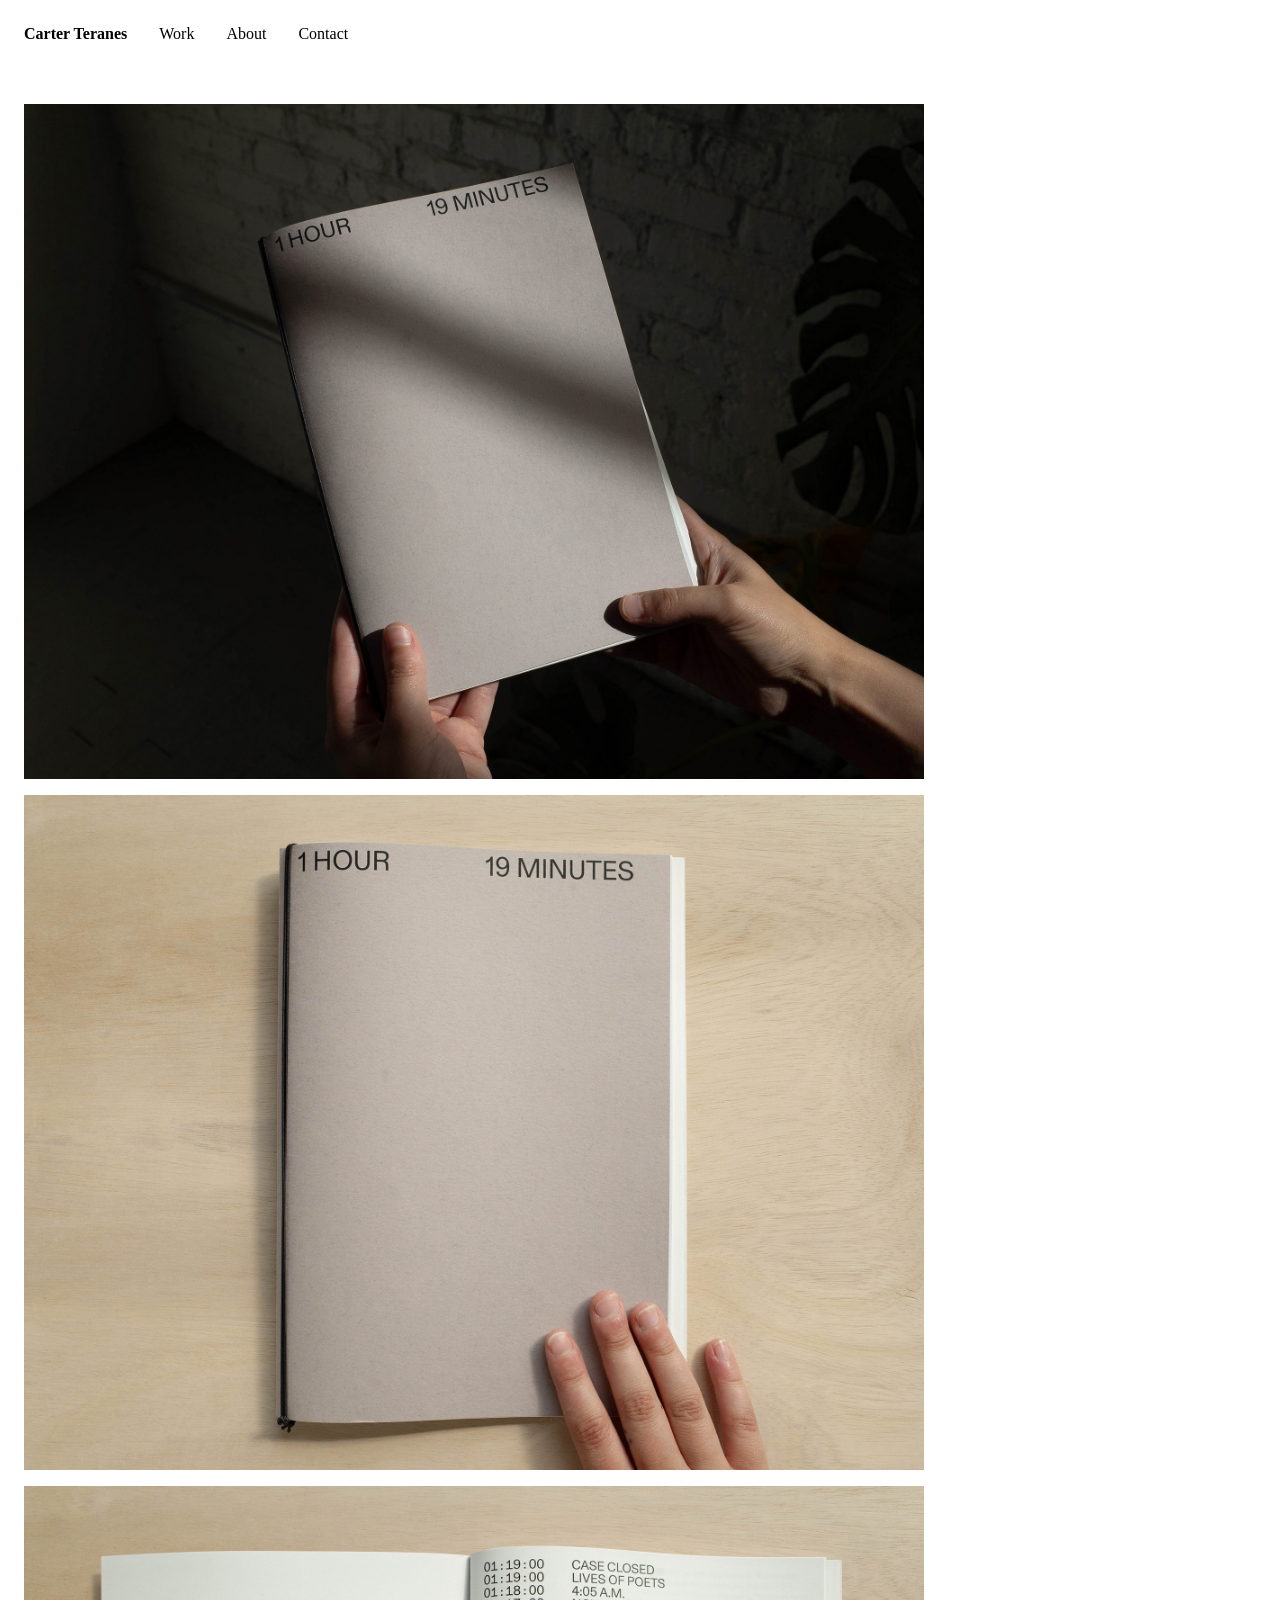
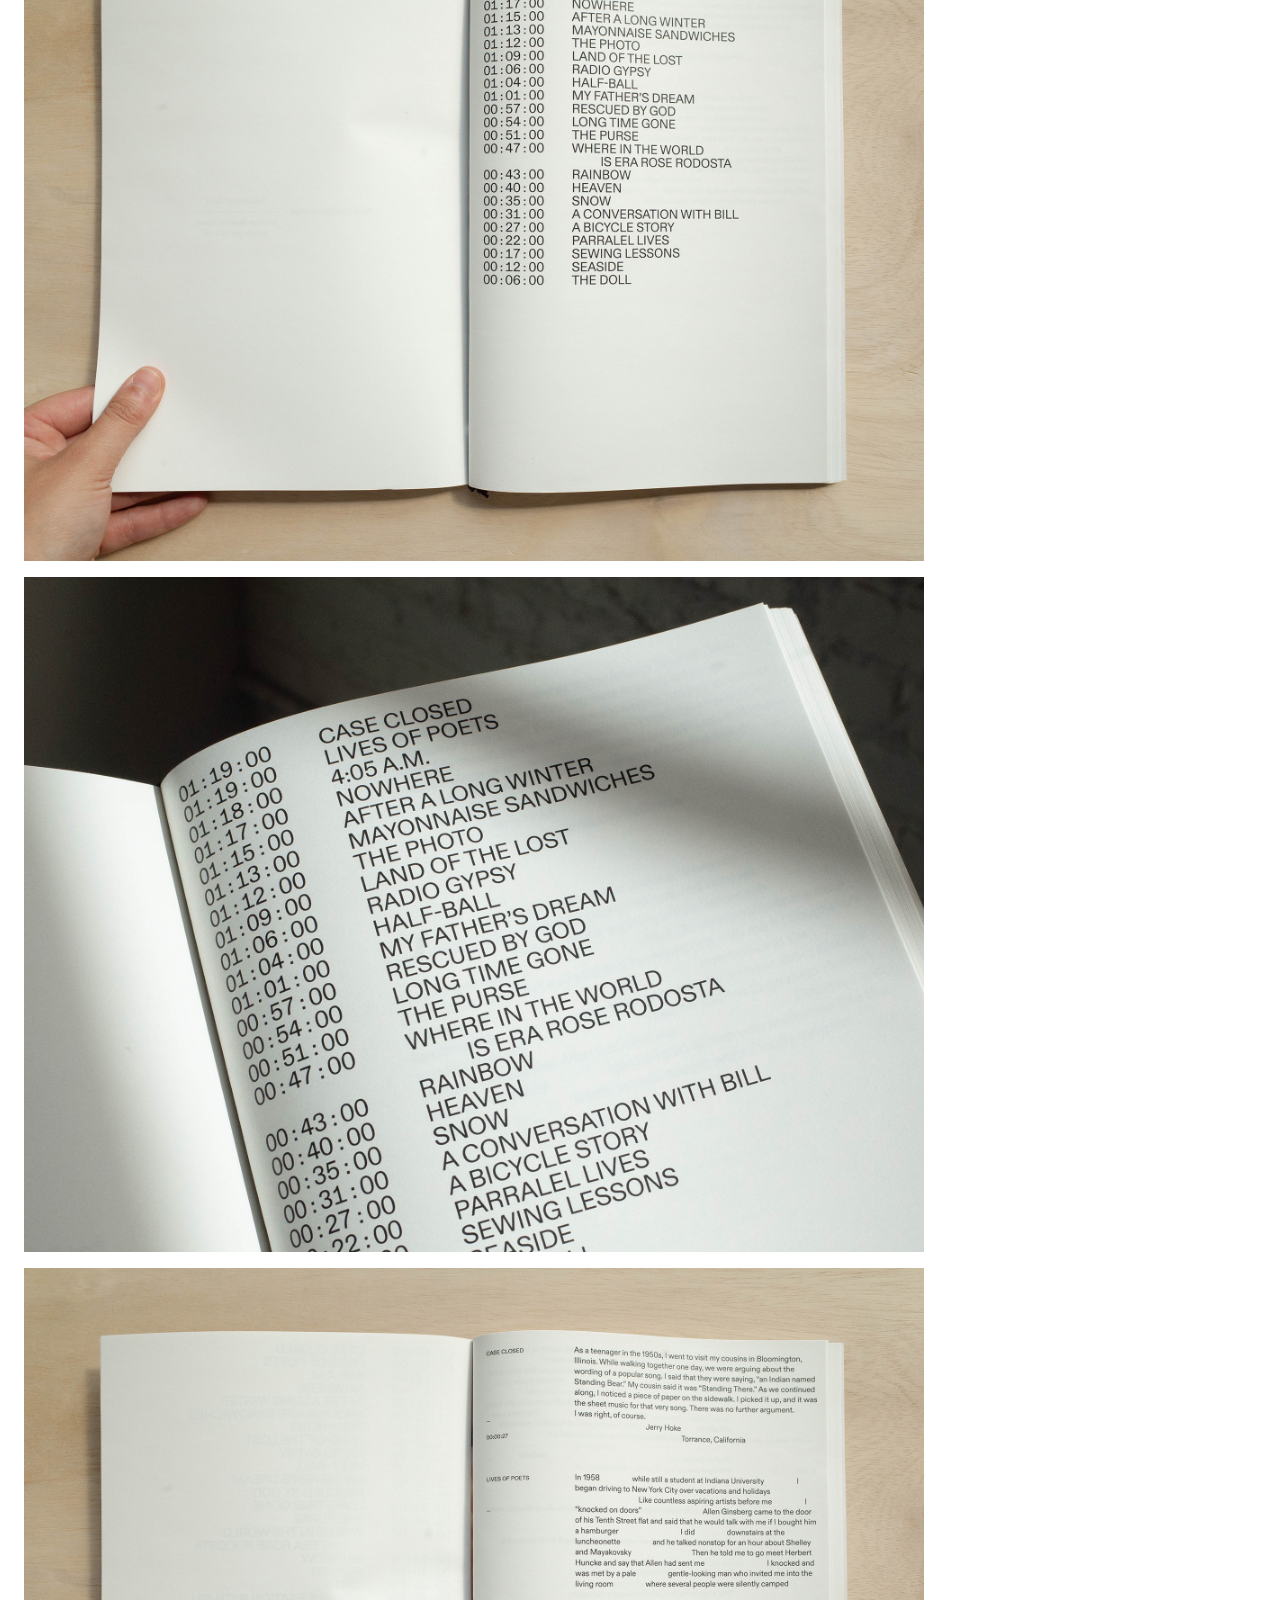
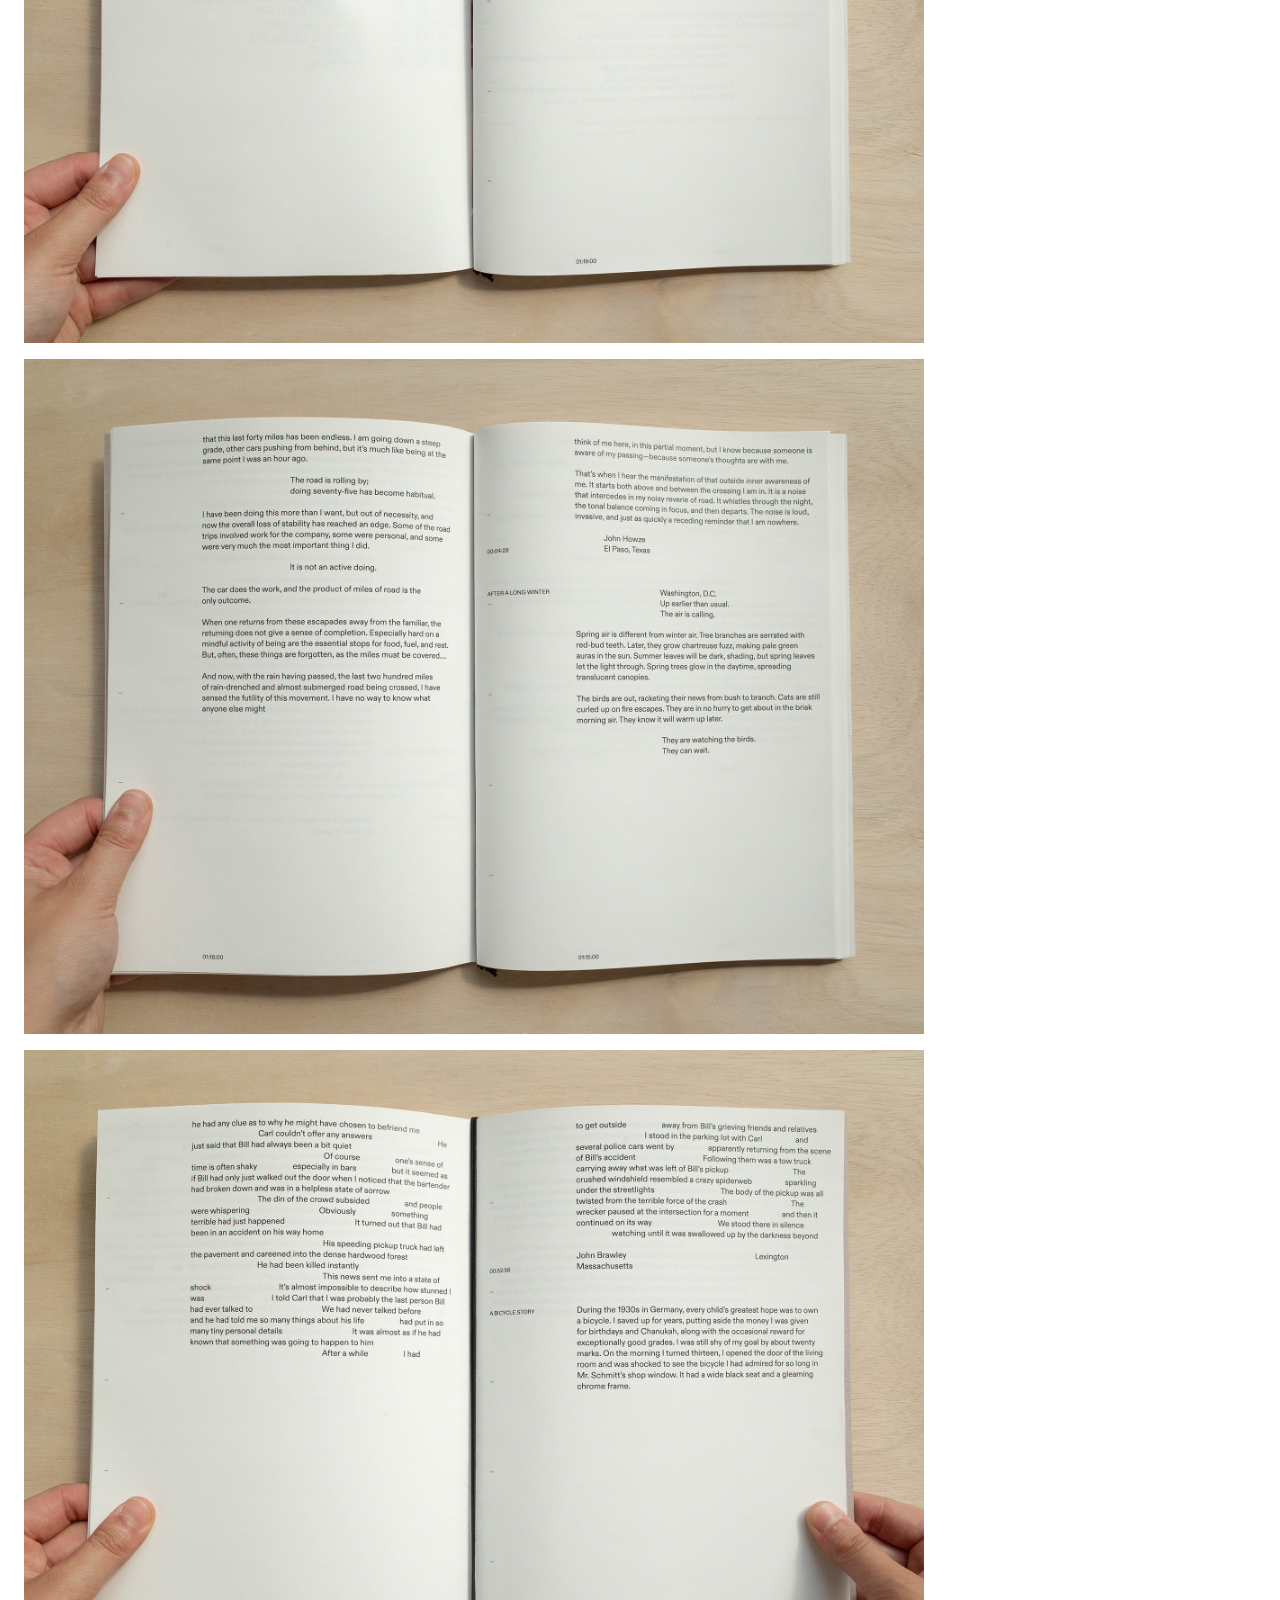
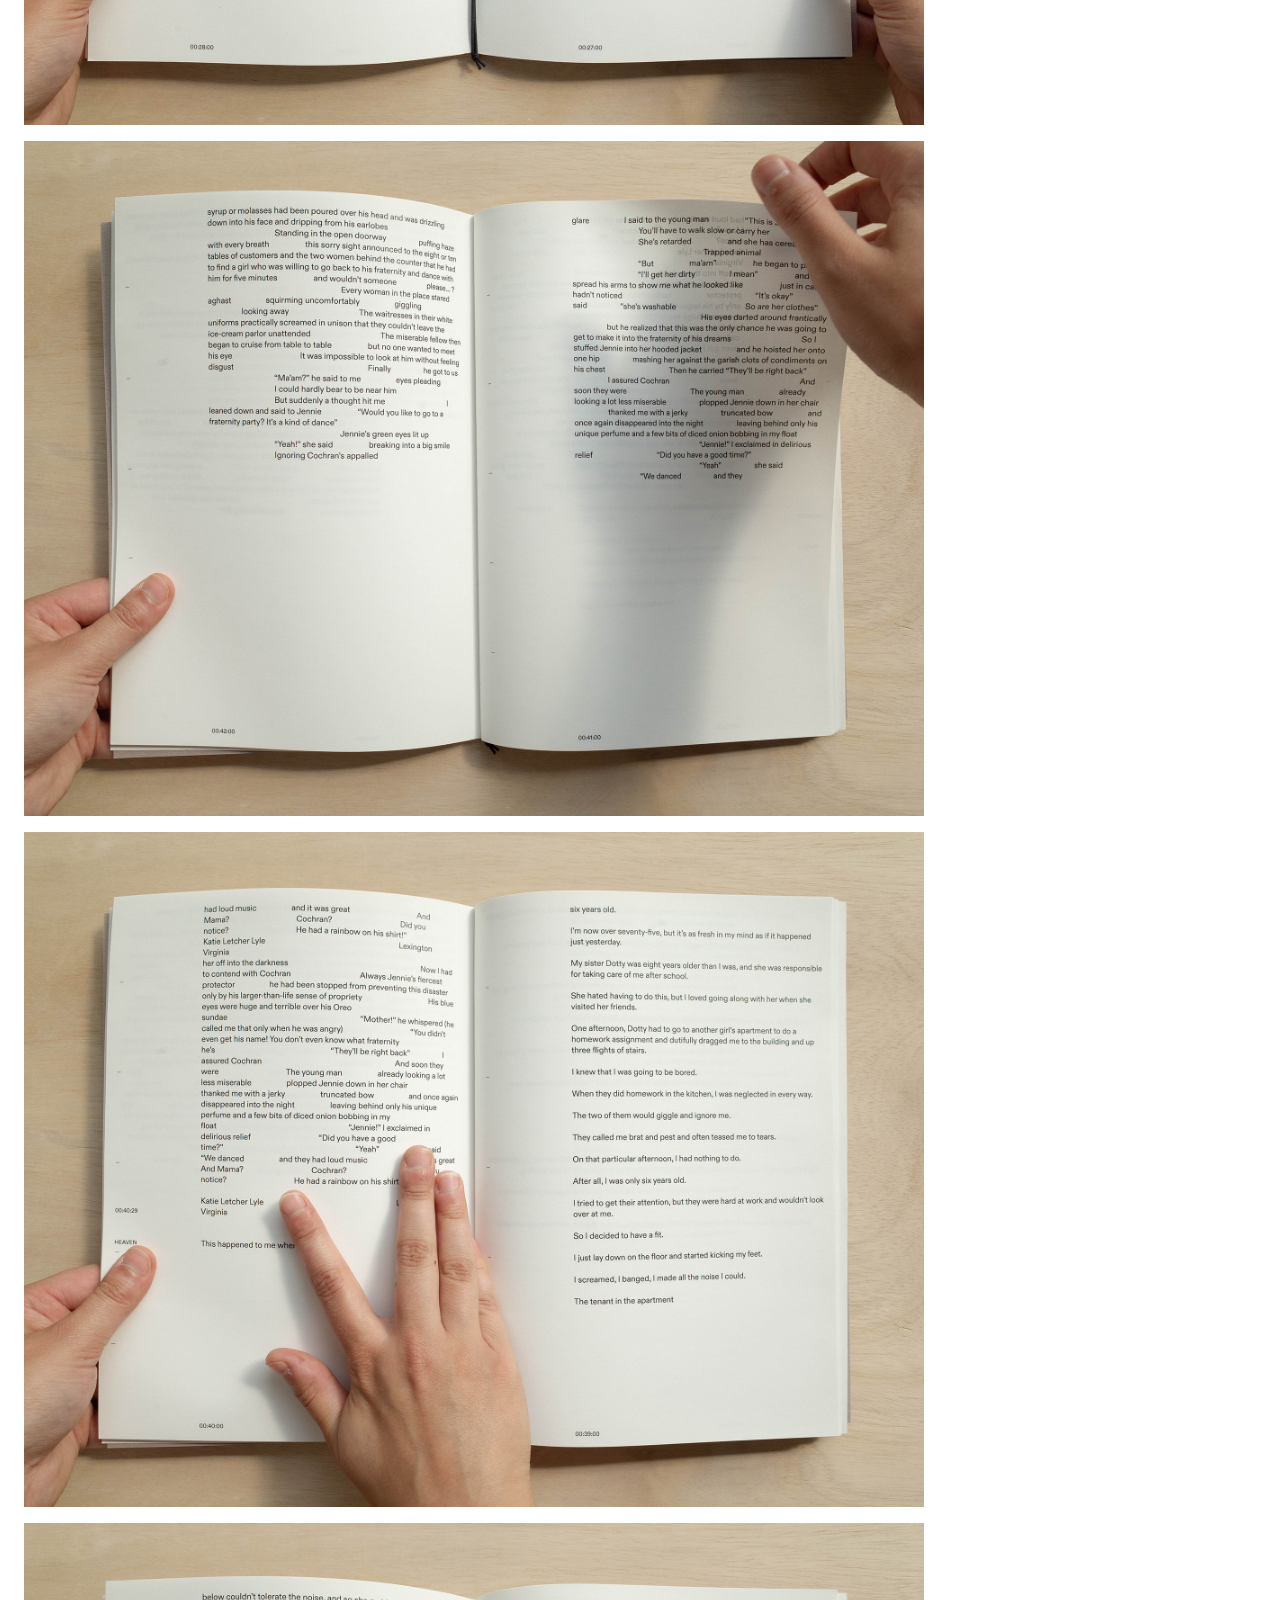
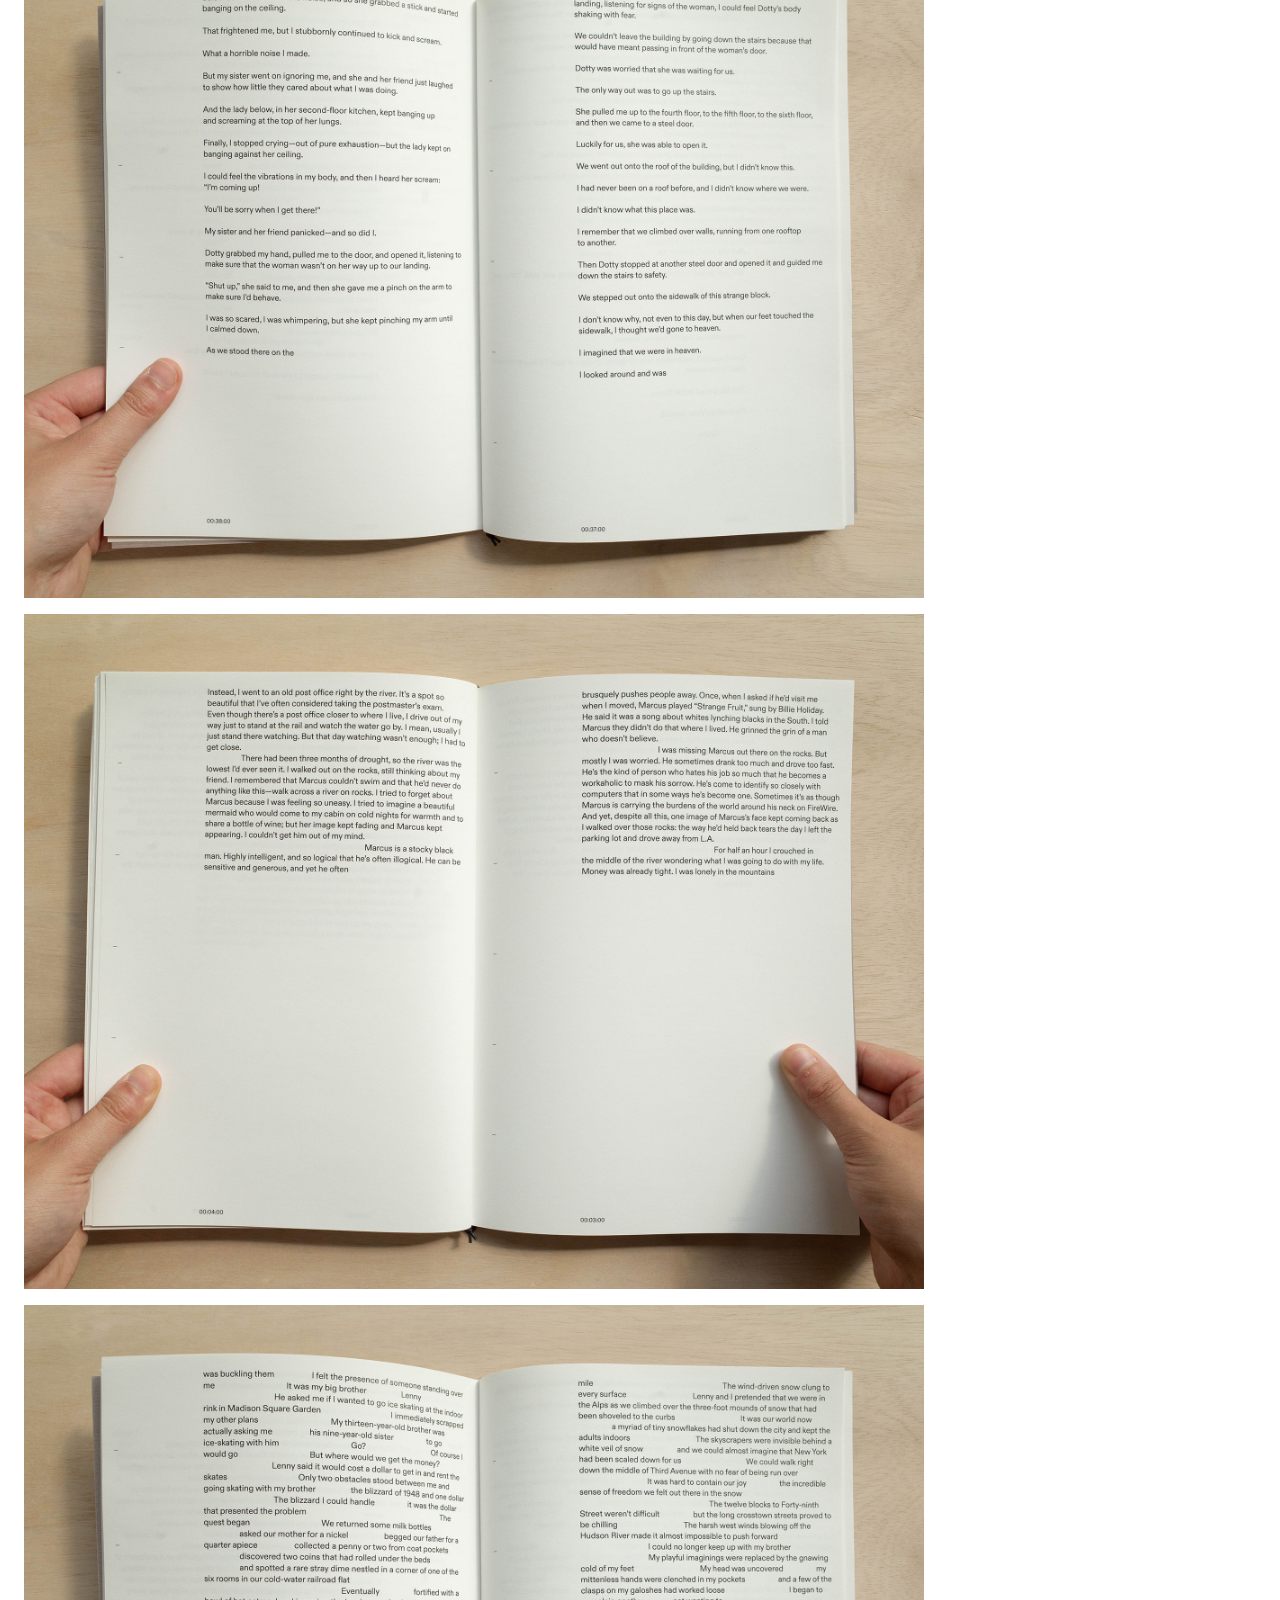
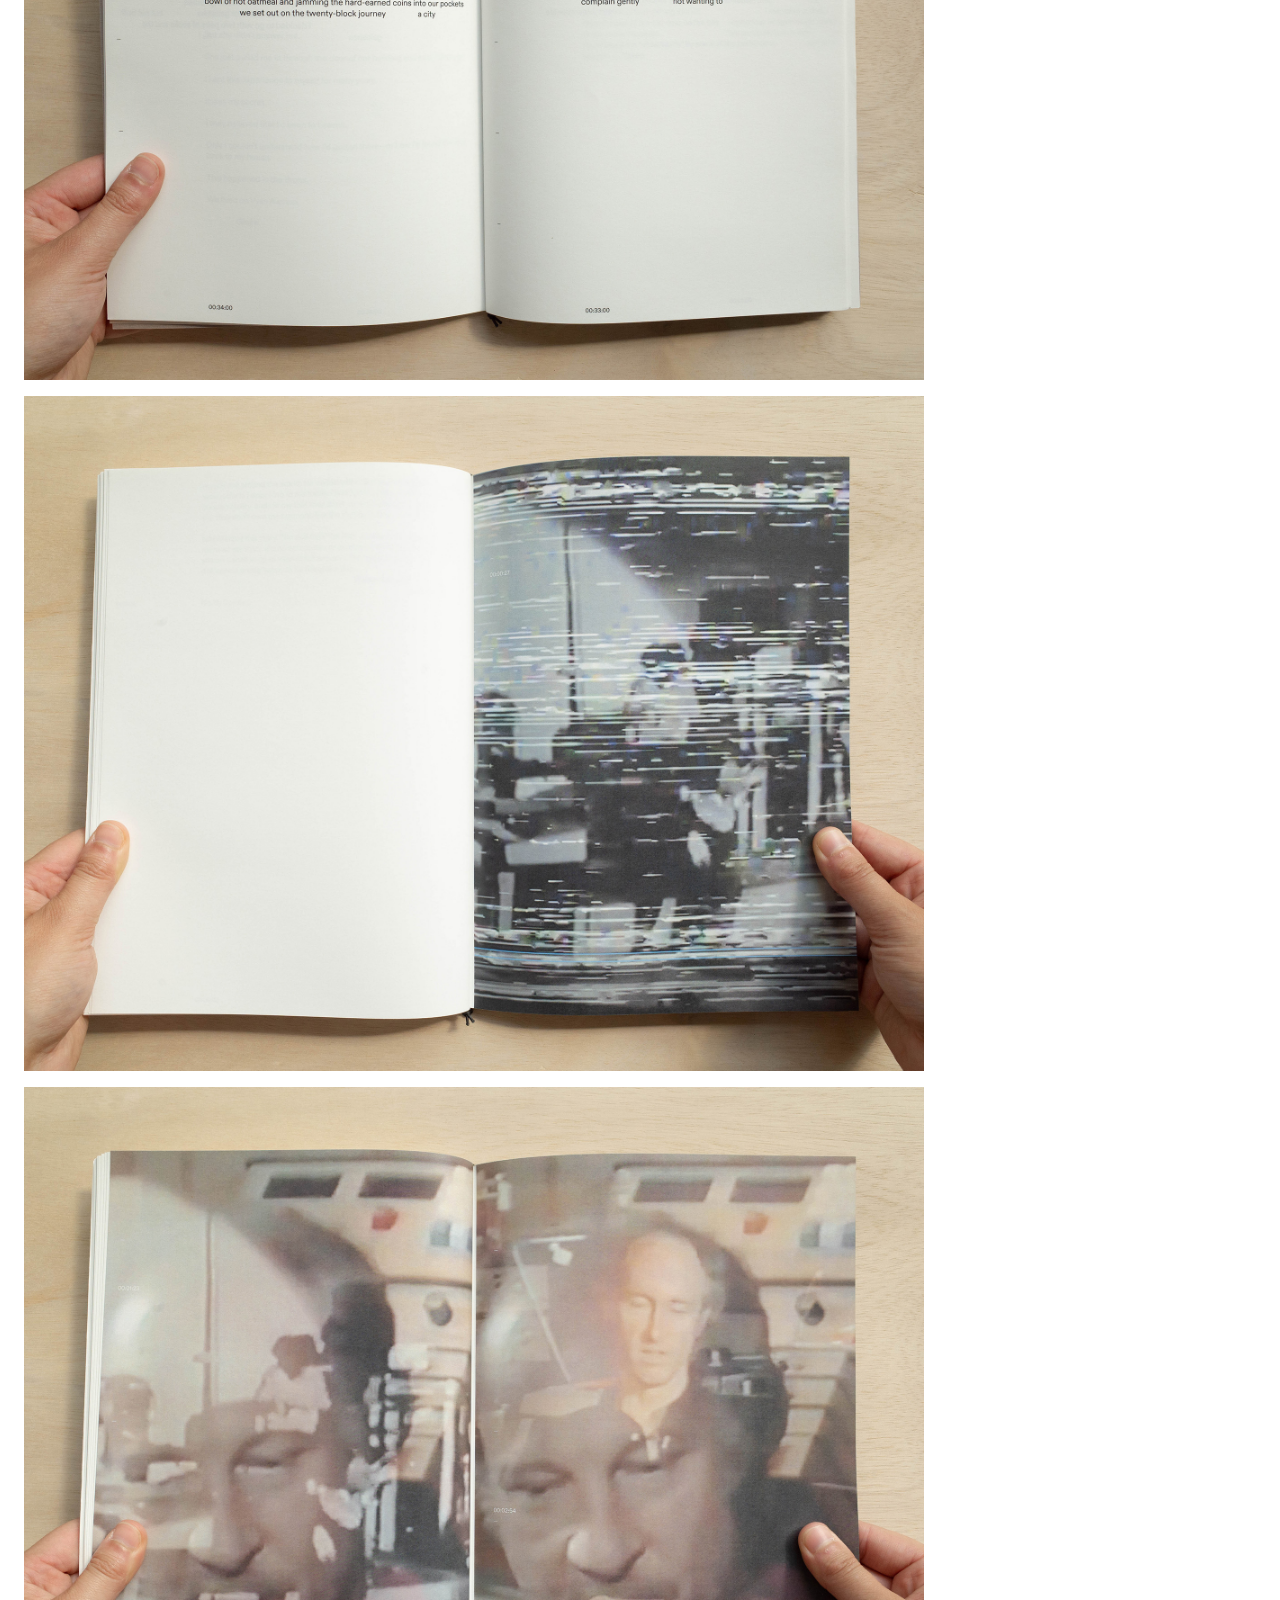
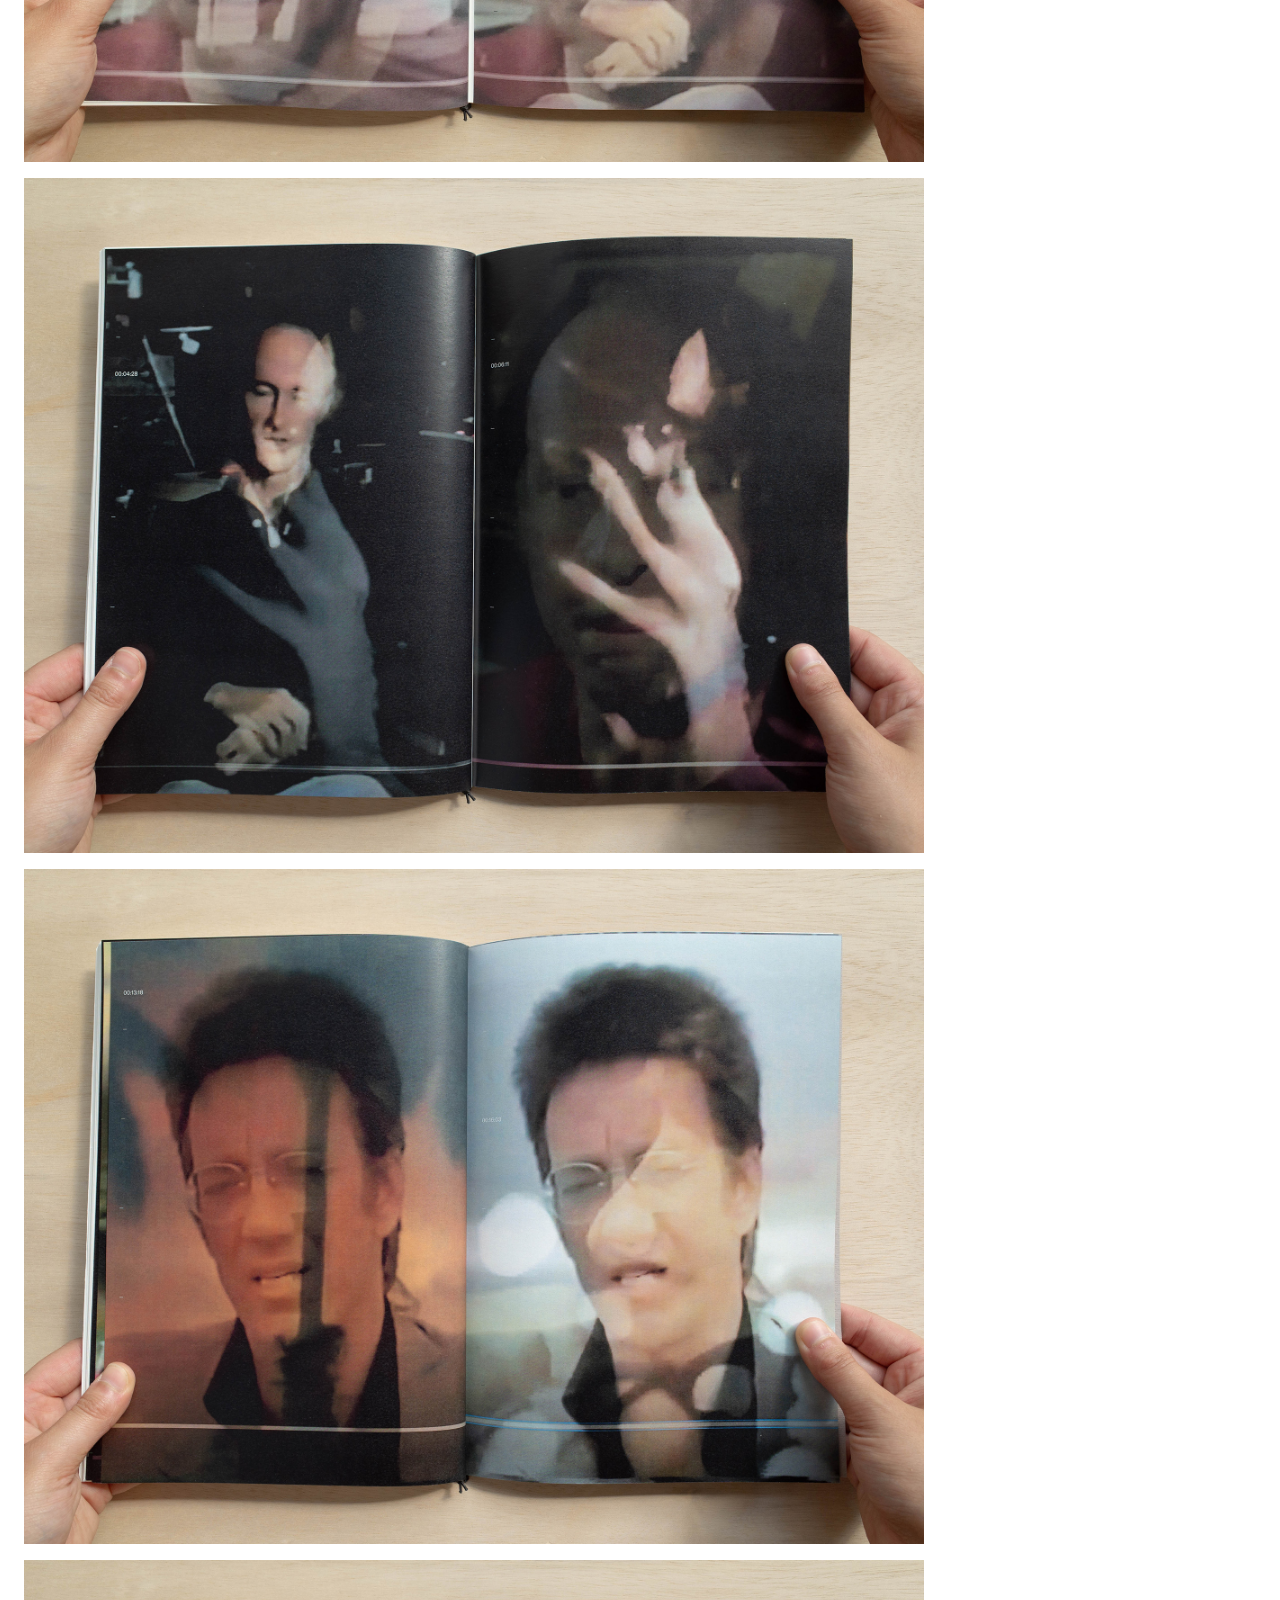
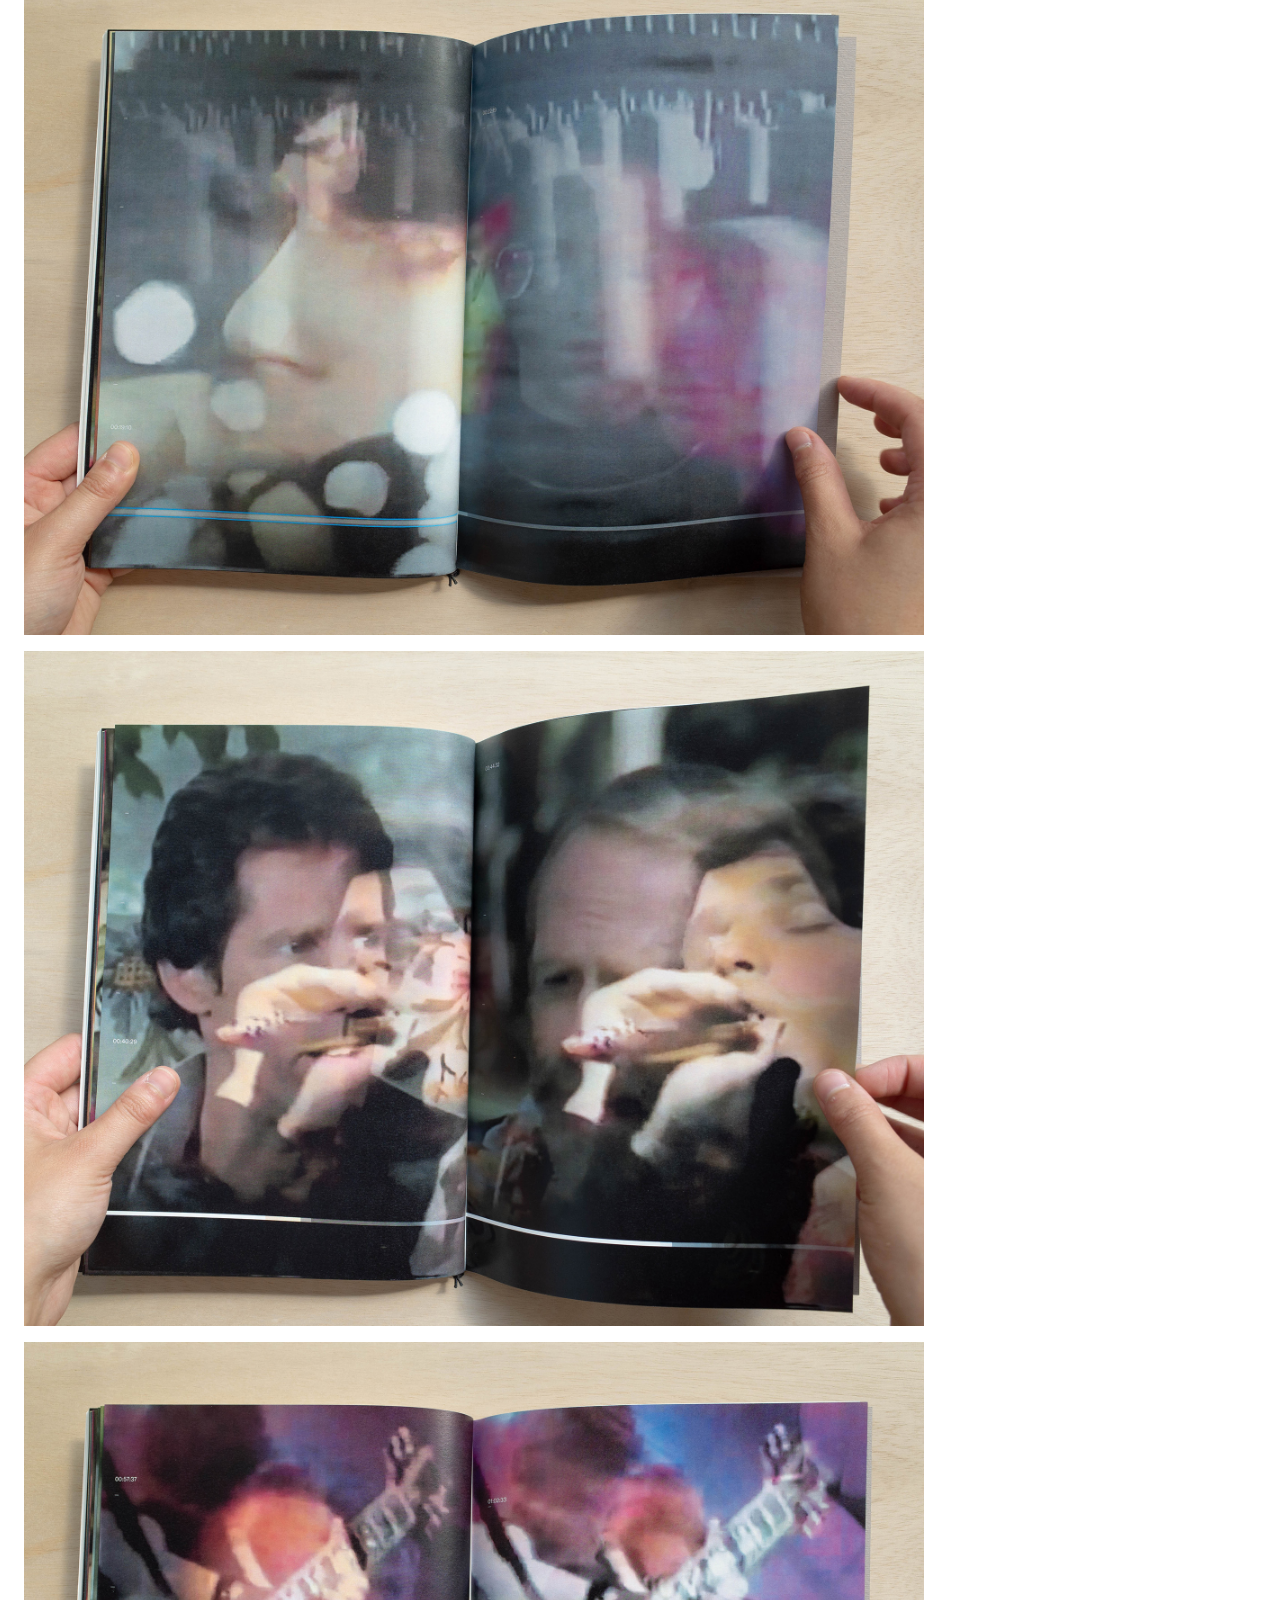
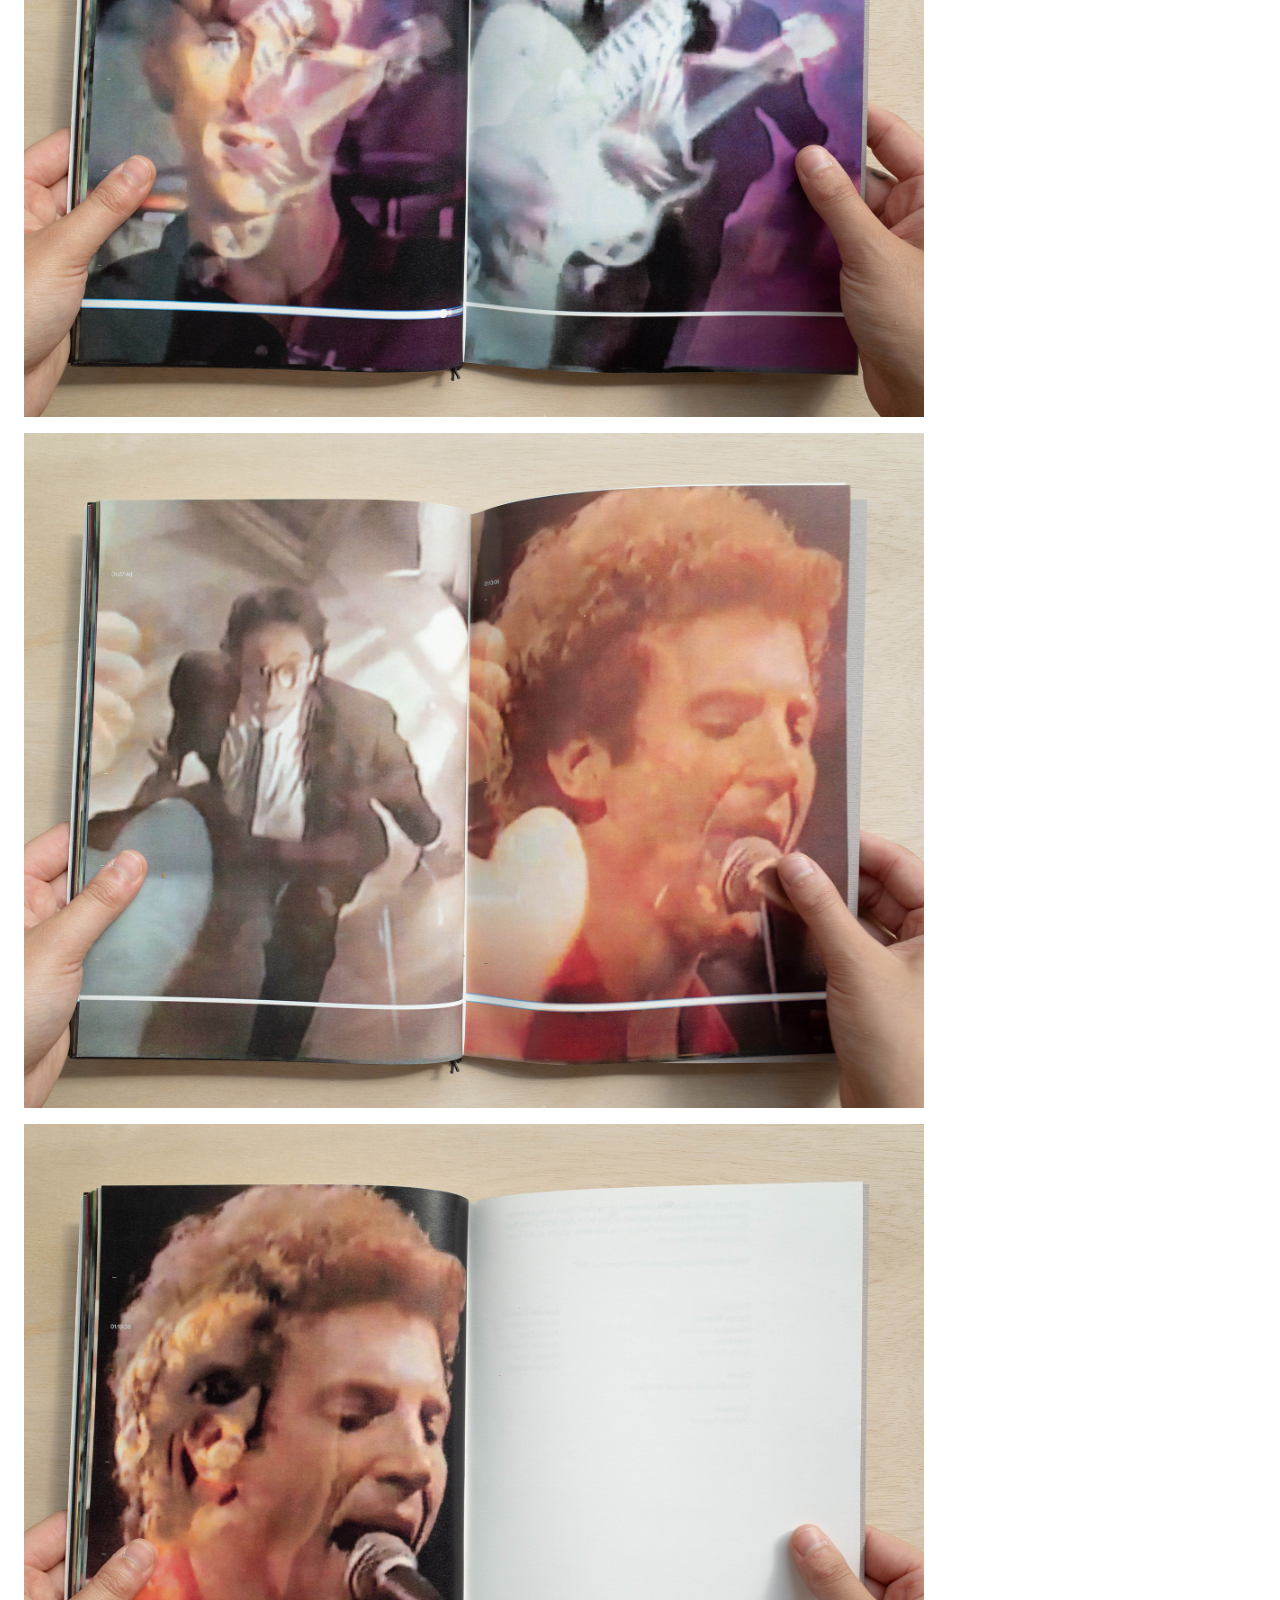
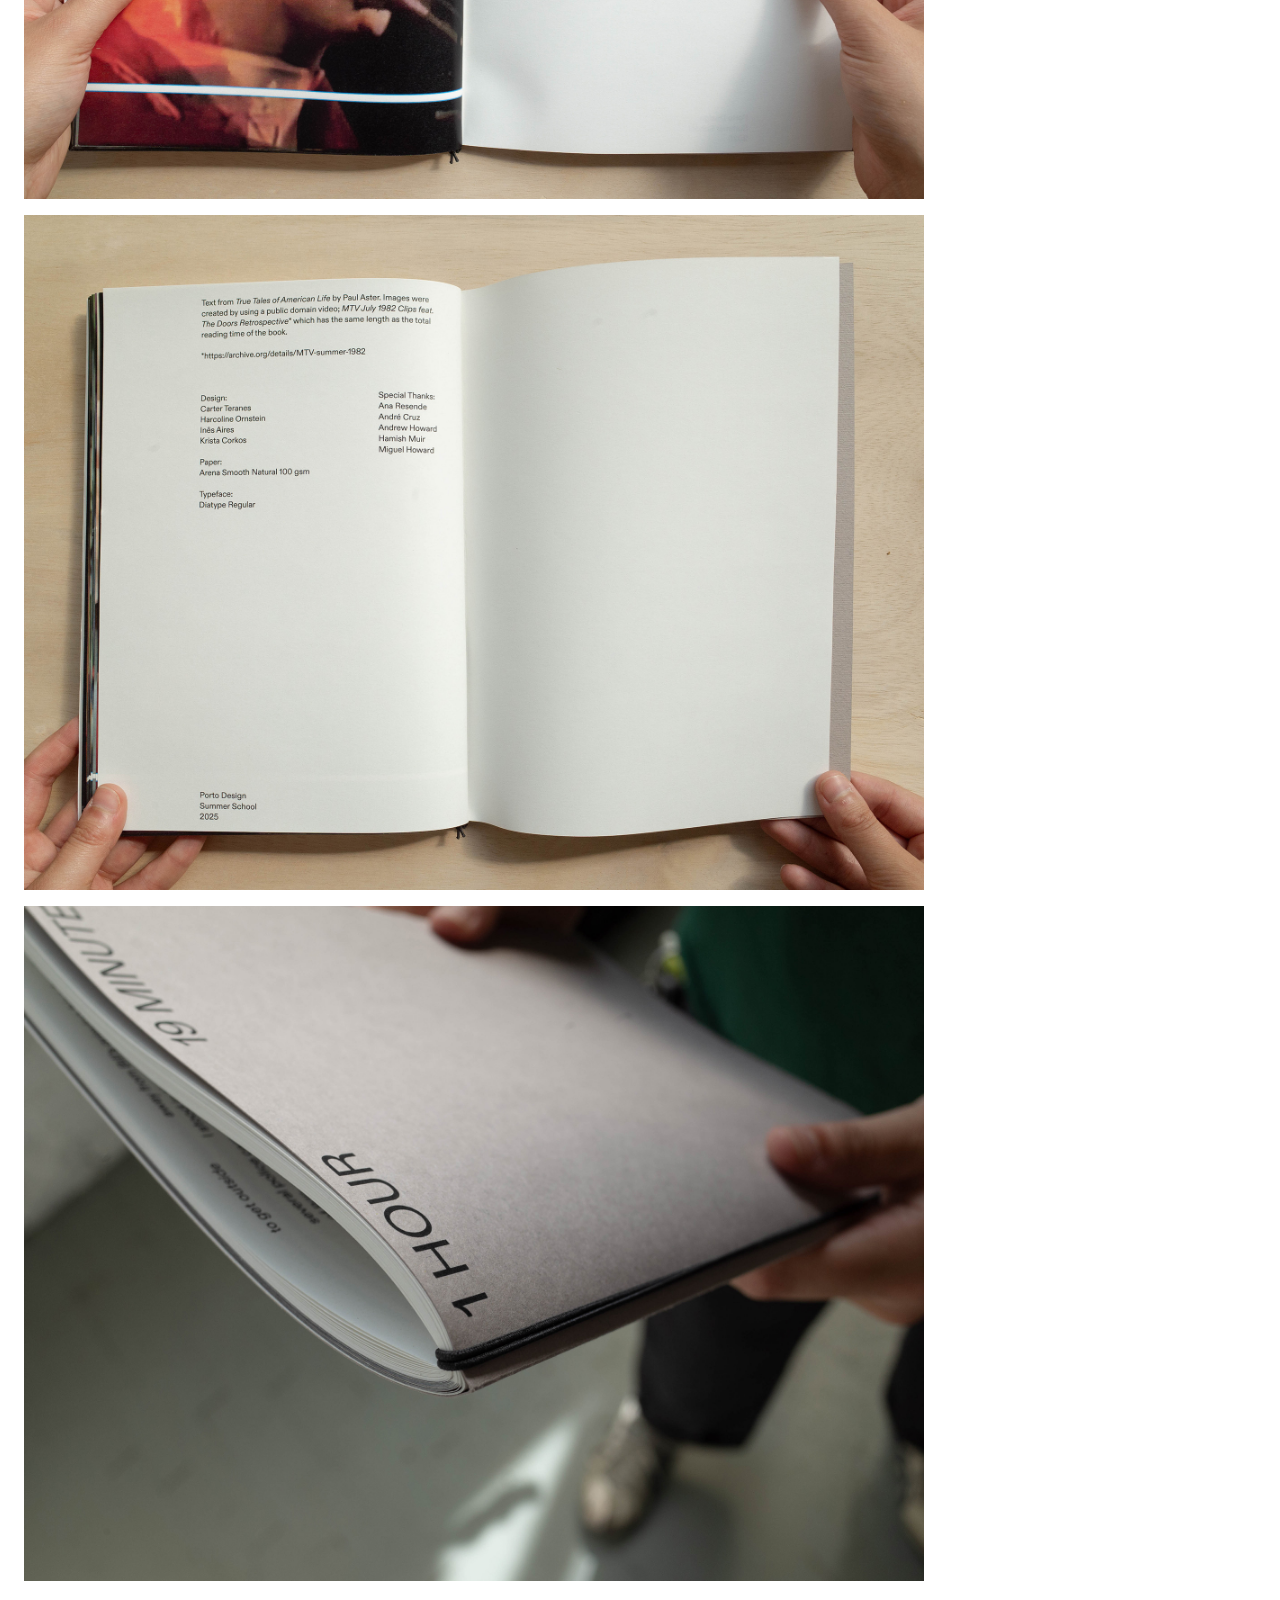
==== 1hour.html @ 209e92b0 "initializing with existing content" ====
<!DOCTYPE html>
<html lang="en">
<head>
    <meta charset="UTF-8">
    <meta name="viewport" content="width=device-width, initial-scale=1.0">
    <title>Carter Teranes</title>
    <link rel="stylesheet" href="styles.css">
    <link rel="icon" type="image/png" href="imgs/favicon.png">
</head>
<body>

    <div class="header">
        <div class="item"><h1><a href="index.html" class="label">Carter Teranes</a></h1></div>
        <div class="item"><p><a href="index.html" class="button">Work</a></p></div>
        <div class="item"><p><a href="about.html" class="button">About</a></p></div>
        <div class="item"><p><a href="contact.html" class="button">Contact</a></p></div>
    </div>

    <div class="container">

        <img src="imgs/1hour/A0000787.jpg"><br>
        <img src="imgs/1hour/A0000718.jpg"><br>
        <img src="imgs/1hour/A0000723.jpg"><br>
        <img src="imgs/1hour/A0000777.jpg"><br>
        <img src="imgs/1hour/A0000725.jpg"><br>
        <img src="imgs/1hour/A0000727.jpg"><br>
        <img src="imgs/1hour/A0000730.jpg"><br>
        <img src="imgs/1hour/A0000734.jpg"><br>
        <img src="imgs/1hour/A0000735.jpg"><br>
        <img src="imgs/1hour/A0000737.jpg"><br>
        <img src="imgs/1hour/A0000743.jpg"><br>
        <img src="imgs/1hour/A0000739.jpg"><br>
        <img src="imgs/1hour/A0000746.jpg"><br>
        <img src="imgs/1hour/A0000747.jpg"><br>
        <img src="imgs/1hour/A0000748.jpg"><br>
        <img src="imgs/1hour/A0000749.jpg"><br>
        <img src="imgs/1hour/A0000752.jpg"><br>
        <img src="imgs/1hour/A0000756.jpg"><br>
        <img src="imgs/1hour/A0000758.jpg"><br>
        <img src="imgs/1hour/A0000760.jpg"><br>
        <img src="imgs/1hour/A0000761.jpg"><br>
        <img src="imgs/1hour/A0000763.jpg"><br>
        <img src="imgs/1hour/A0000799.jpg"><br>

        <div class="textblock">

            <h1>1 Hour, 19 Minutes</h1>
            <p>Project completed during Porto Design Summer School using a collection of stories from Paul Aster’s True Tales of American Life arranged by read time. Each page is limited to two hundred words, the average word count an average adult reads in one minute. The resulting publication in theory takes 1 hour and 19 minutes to complete. Accompanying images were created with screenshots from an MTV documentary that correspond to the time it takes to read each of the twenty four stories.</p>

        <p><strong>Design</strong><br>
        Carter Teranes<br>
        Harcoline Ornstein<br>
        Inês Aires<br>
        Krista Corkos</p>

        <p><strong>Paper</strong><br>
        Arena Smooth Natural 100gsm</p>

        <p><strong>Typeface</strong><br>
        Diatype</p>

        <p><strong>Year</strong><br>
        2025</p>

        </div>

    </div>

</body>
</html>
---- styles.css ----
body{
    background-color: white;
    line-height: 1.3;
}

h1{
font-size: 1em;
font-family: 'Times New Roman', Times, serif;
color: black;
font-weight: bold;
padding: 0px;
margin: 0px;
font-style: normal;
}

h2{
font-size: 1em;
font-family: 'Times New Roman', Times, serif;
color: black;
font-weight: normal;
font-style: italic;
padding: 0px;
margin: 0px;
padding-bottom: 1em;
}

h3{
font-size: 1em;
font-family: 'Times New Roman', Times, serif;
color: black;
font-weight: normal;
font-style: italic;
padding: 0px;
margin: 0px;
padding-bottom: 1em;
}

p{
font-size: 1em;
font-family: 'Times New Roman', Times, serif;
color: black;
padding: 0px;
margin: 0px;
font-style: normal;
padding-bottom: 1em;
}

em{
    font-style: italic;
}

.header{
    padding: 1em;
    display: flex;
    justify-content: flex-start; 
    gap: 2em;
    position: fixed;
    width: 100%;
    z-index: 1000;
}

a {
    color: black;
}

.thumbnail-link {
    text-decoration: none;
}

.thumbnail h2,
.thumbnail p {
    text-decoration: underline;
}

.thumbnail-link:hover h2,
.thumbnail-link:hover p {
    text-decoration: none;
}

a:hover{
    text-decoration: none;
    color: black;
}

.button{
    background-color: white;
    text-decoration: none;
}

.button:hover{
    background-color: white;
    text-decoration: underline;
}

.label{
    background-color: white;
    text-decoration: none;
}

.label:hover{
    background-color: white;
    text-decoration: none;
}

.thumbnail{
width: 100%;
height: auto;
padding-bottom: 2em;
}

img{
    max-width: 900px;
    max-height: 900px;
    padding-bottom: 1em;
    padding-right: 1em;
    vertical-align: top;
}

  figcaption {
    font-size: 0.7rem;
    font-style: italic;
  }

video{
    margin-bottom: 1em;
    margin-right: 1em;
    vertical-align: top;
}

.container{
    padding: 1em;
    padding-top: 6em;
}

.textblock{
    max-width: 700px;
}

blockquote{
    padding-right: 0;
    margin-right: 0;
}

figure{
    display: inline-block;  
    padding-right: 0;
    margin-right: 0;
}

figure img {
    max-width: 300px;
    max-height: 300px;
}

@media screen and (max-width: 700px) {
.thumbnail{
width: 100%;
height: auto;
}
img{
    width: 100%;
    height: auto;
}

figure img {
    max-width: 100%;
    max-height: 100%;
}

figure {
    max-width: 50%;
    margin-left: 0em;
}

video{
    width: 100%;
    height: auto;
    padding-bottom: 1em;
}

.header{
    padding: 1em;
    position: fixed;
    width: 100%;
    z-index: 1000;
}

}
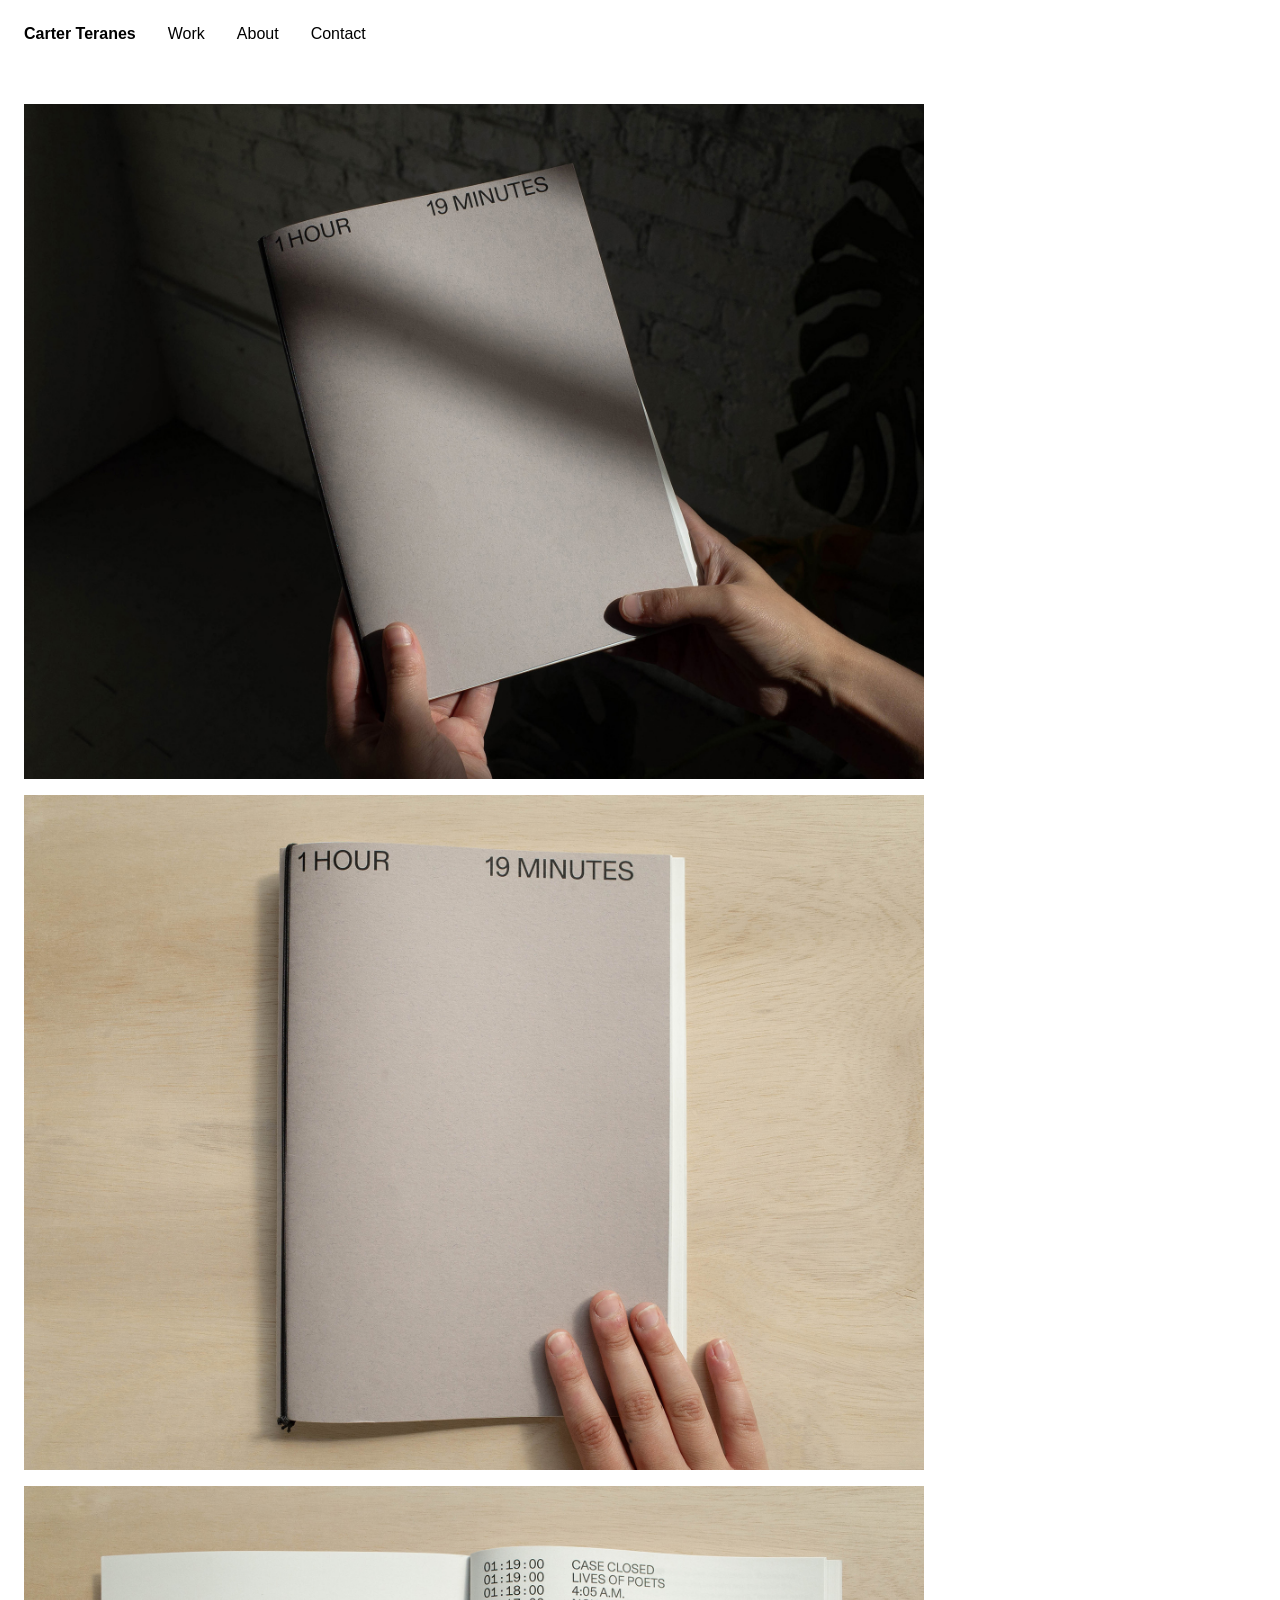
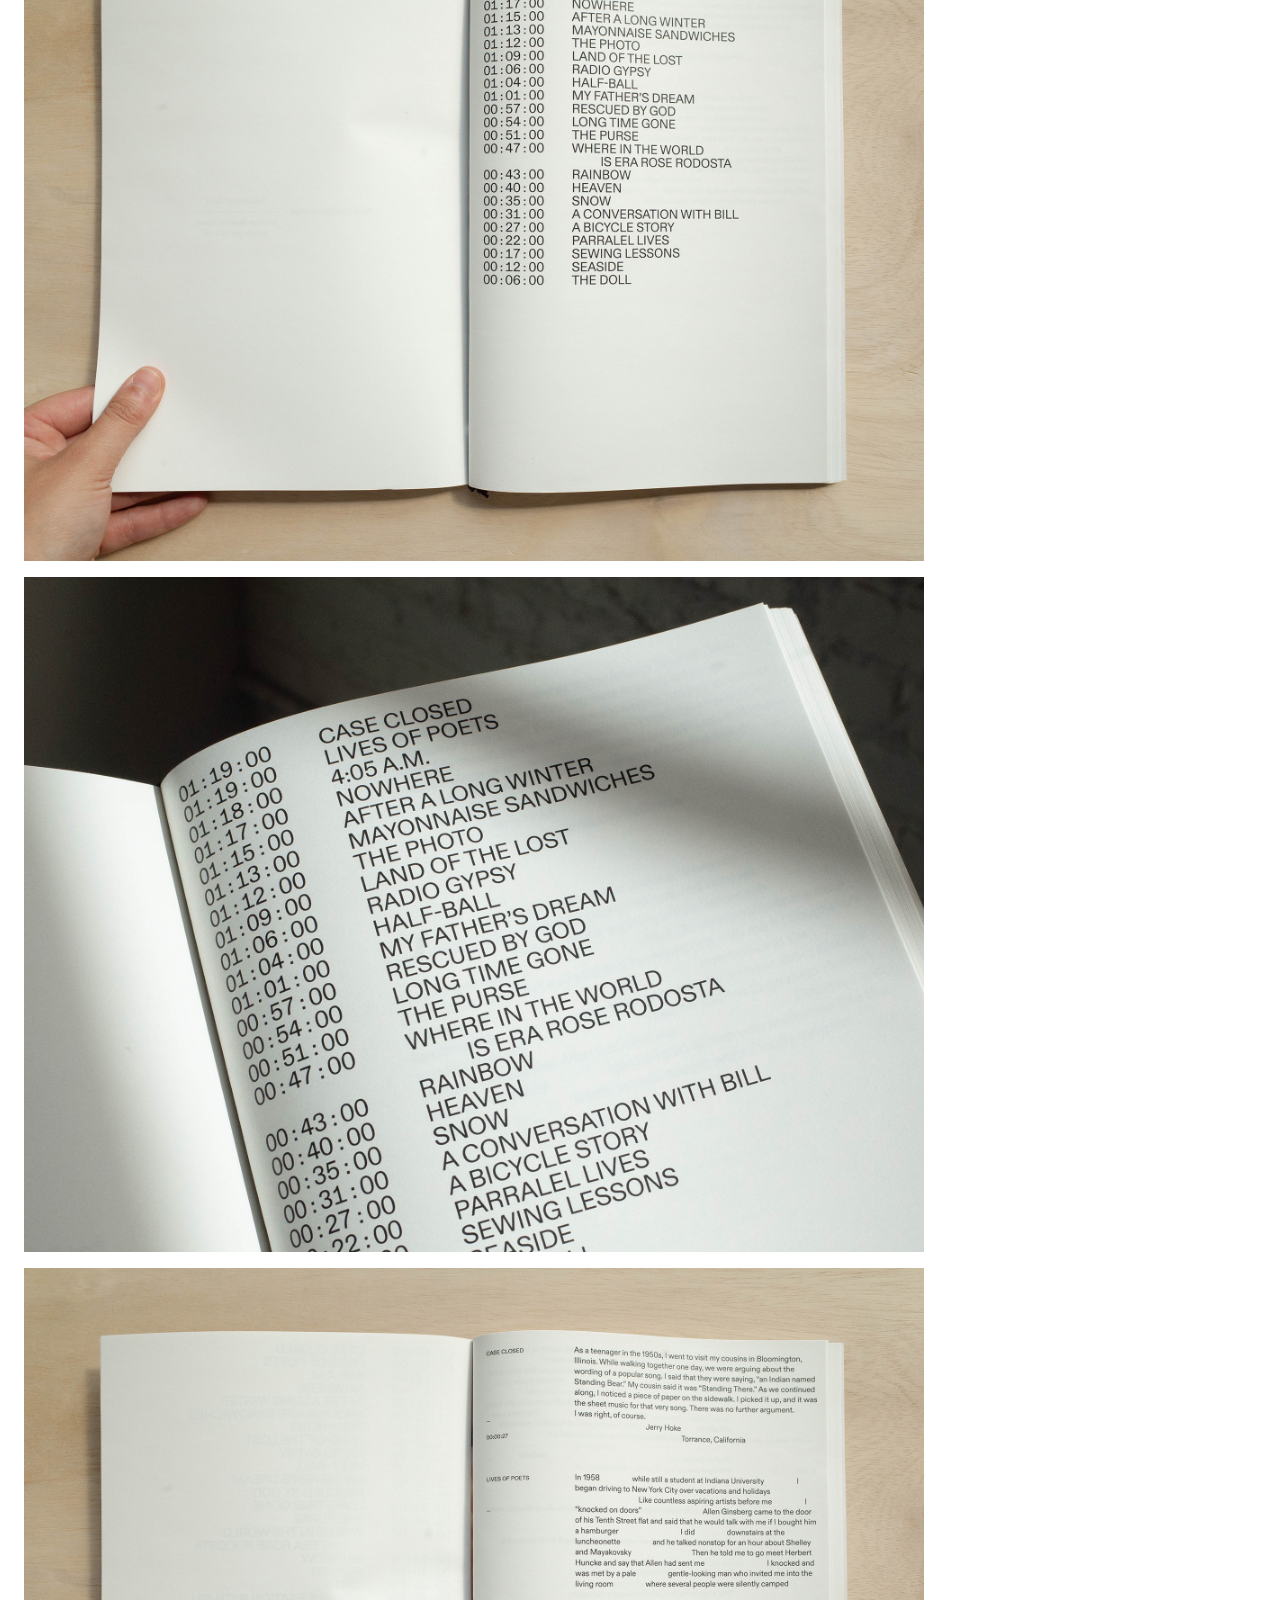
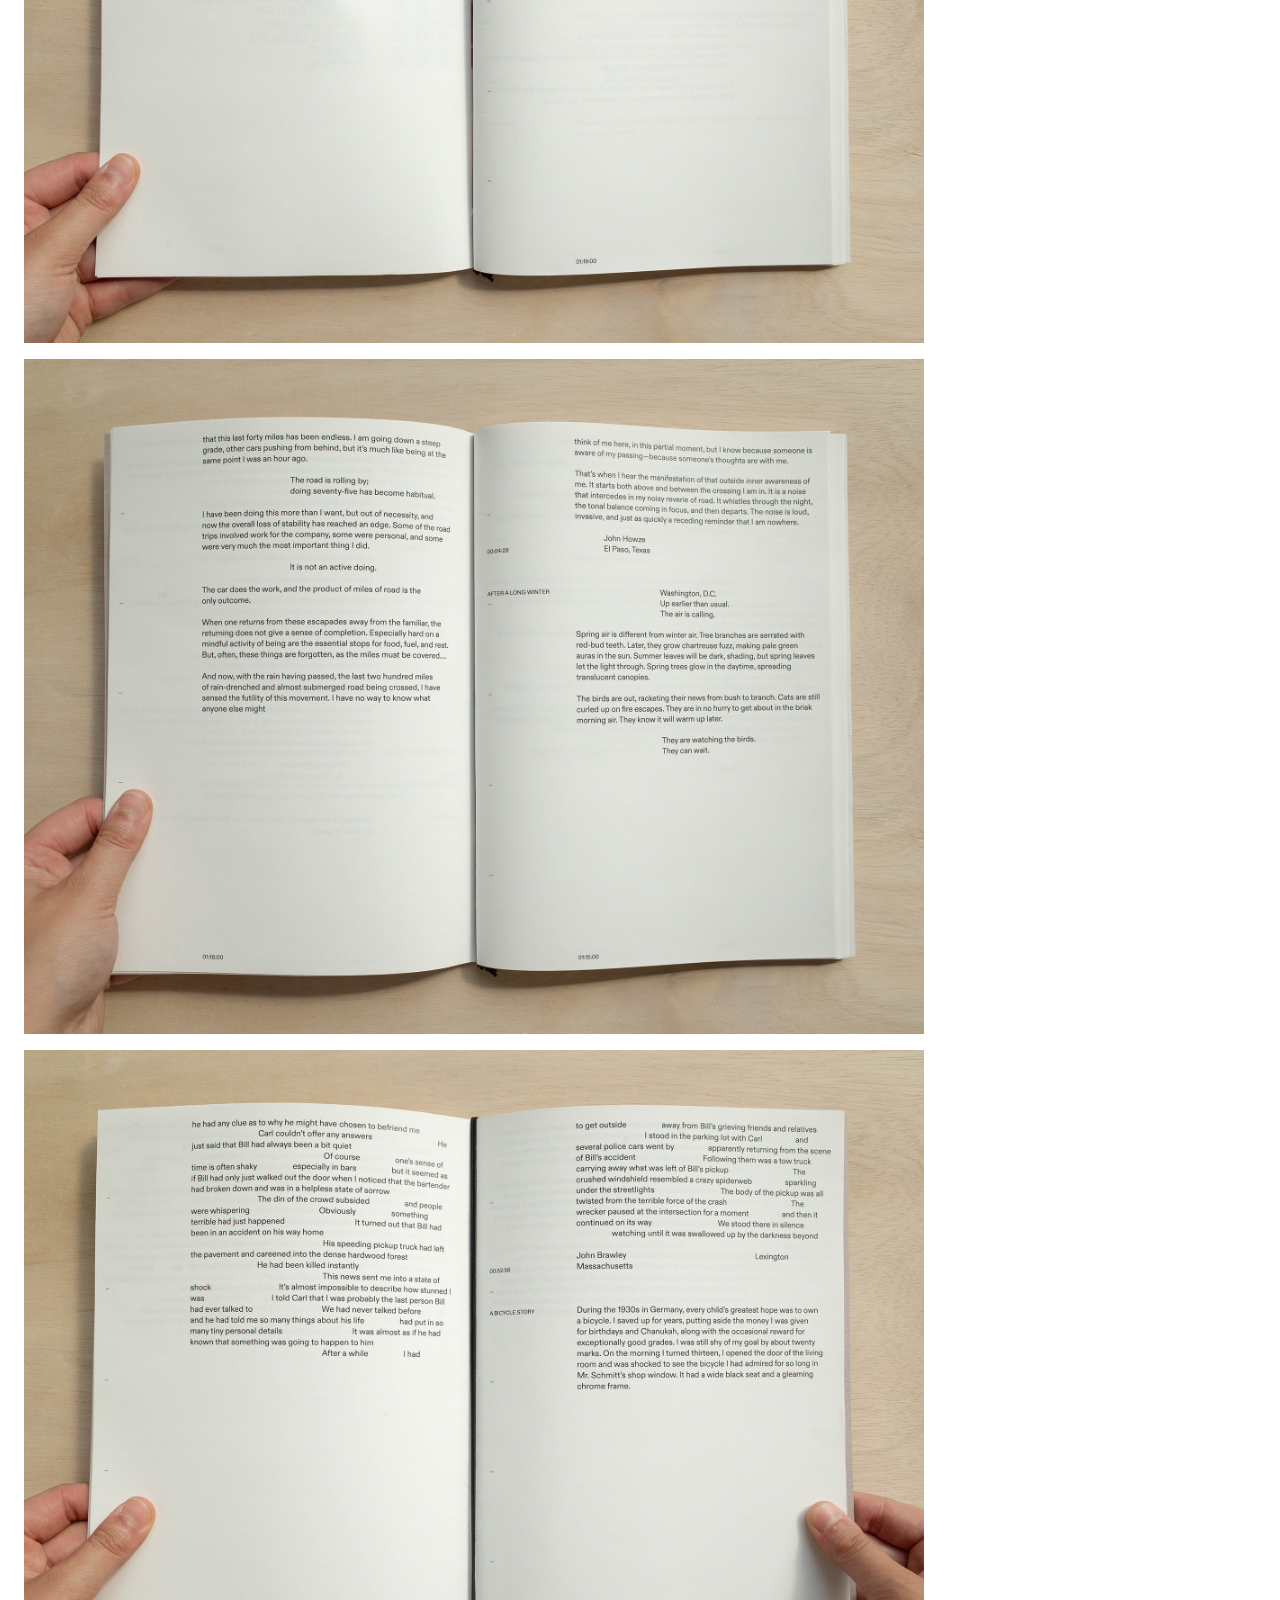
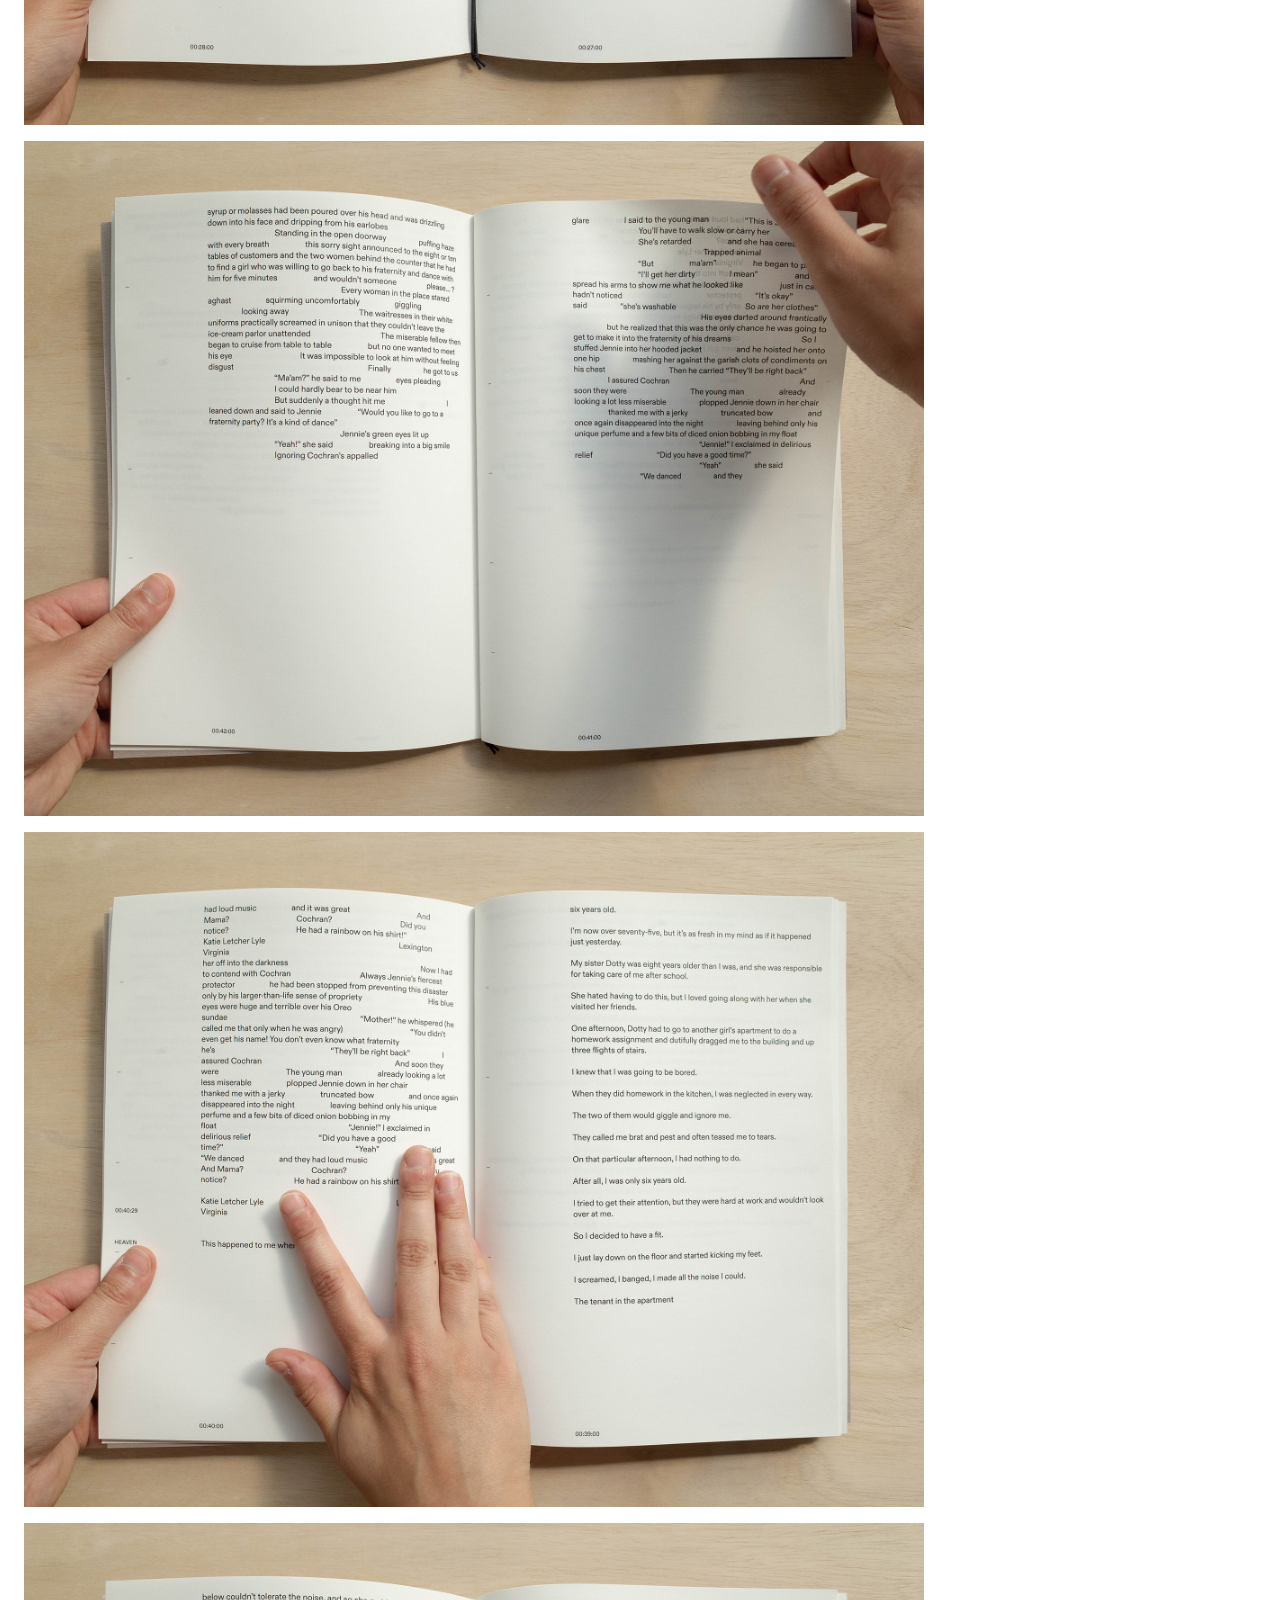
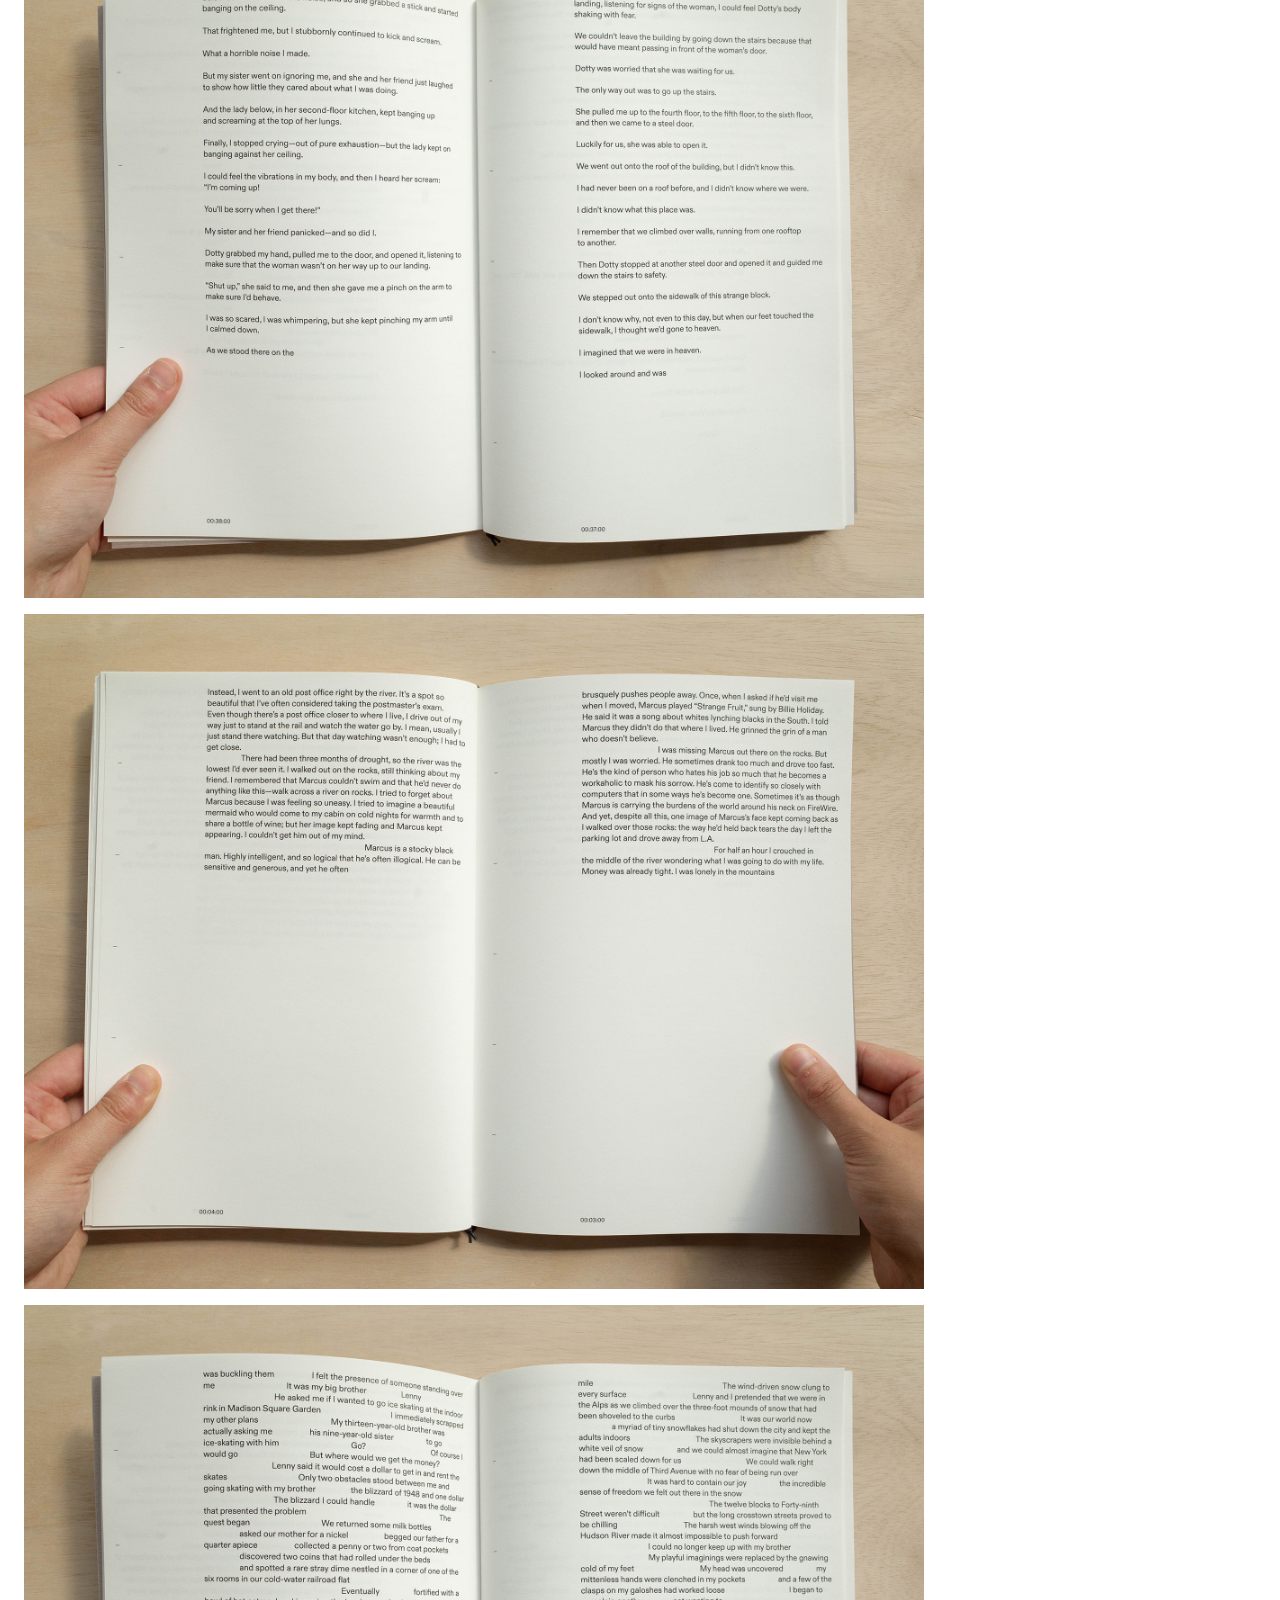
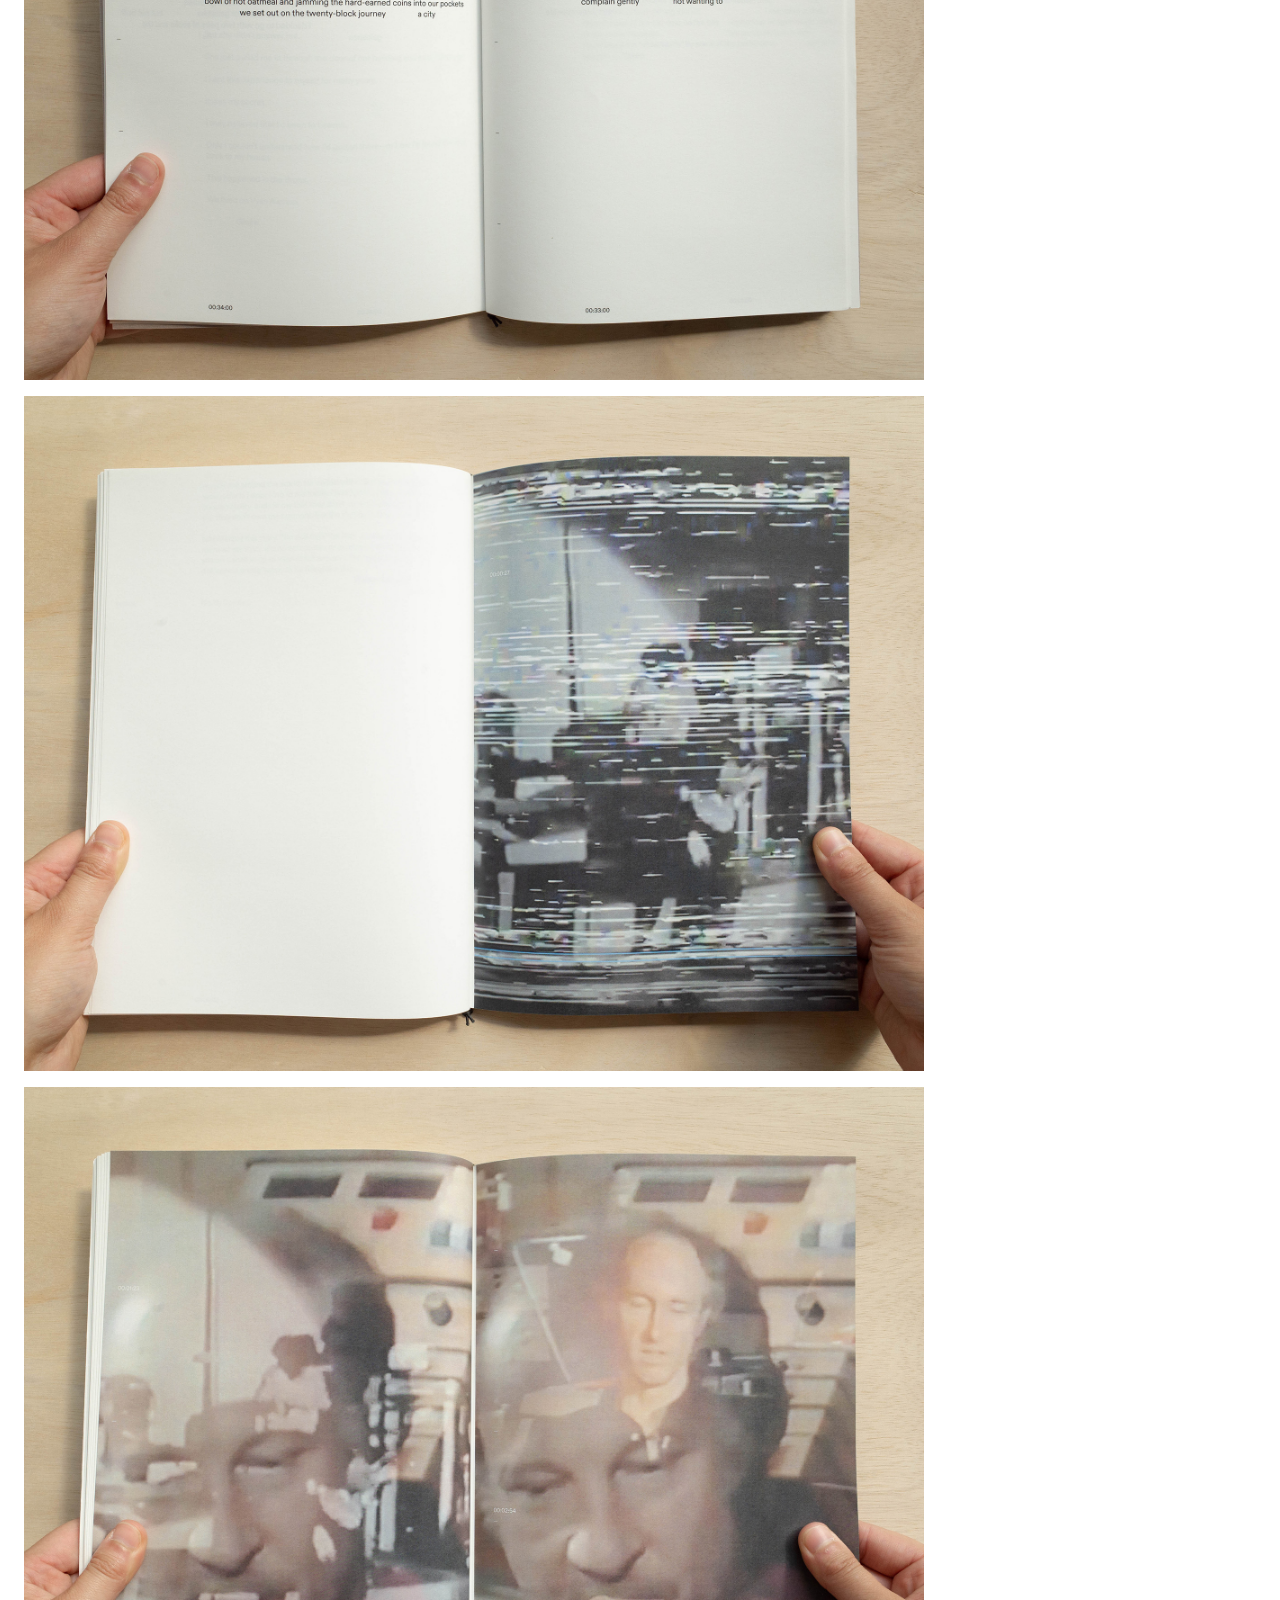
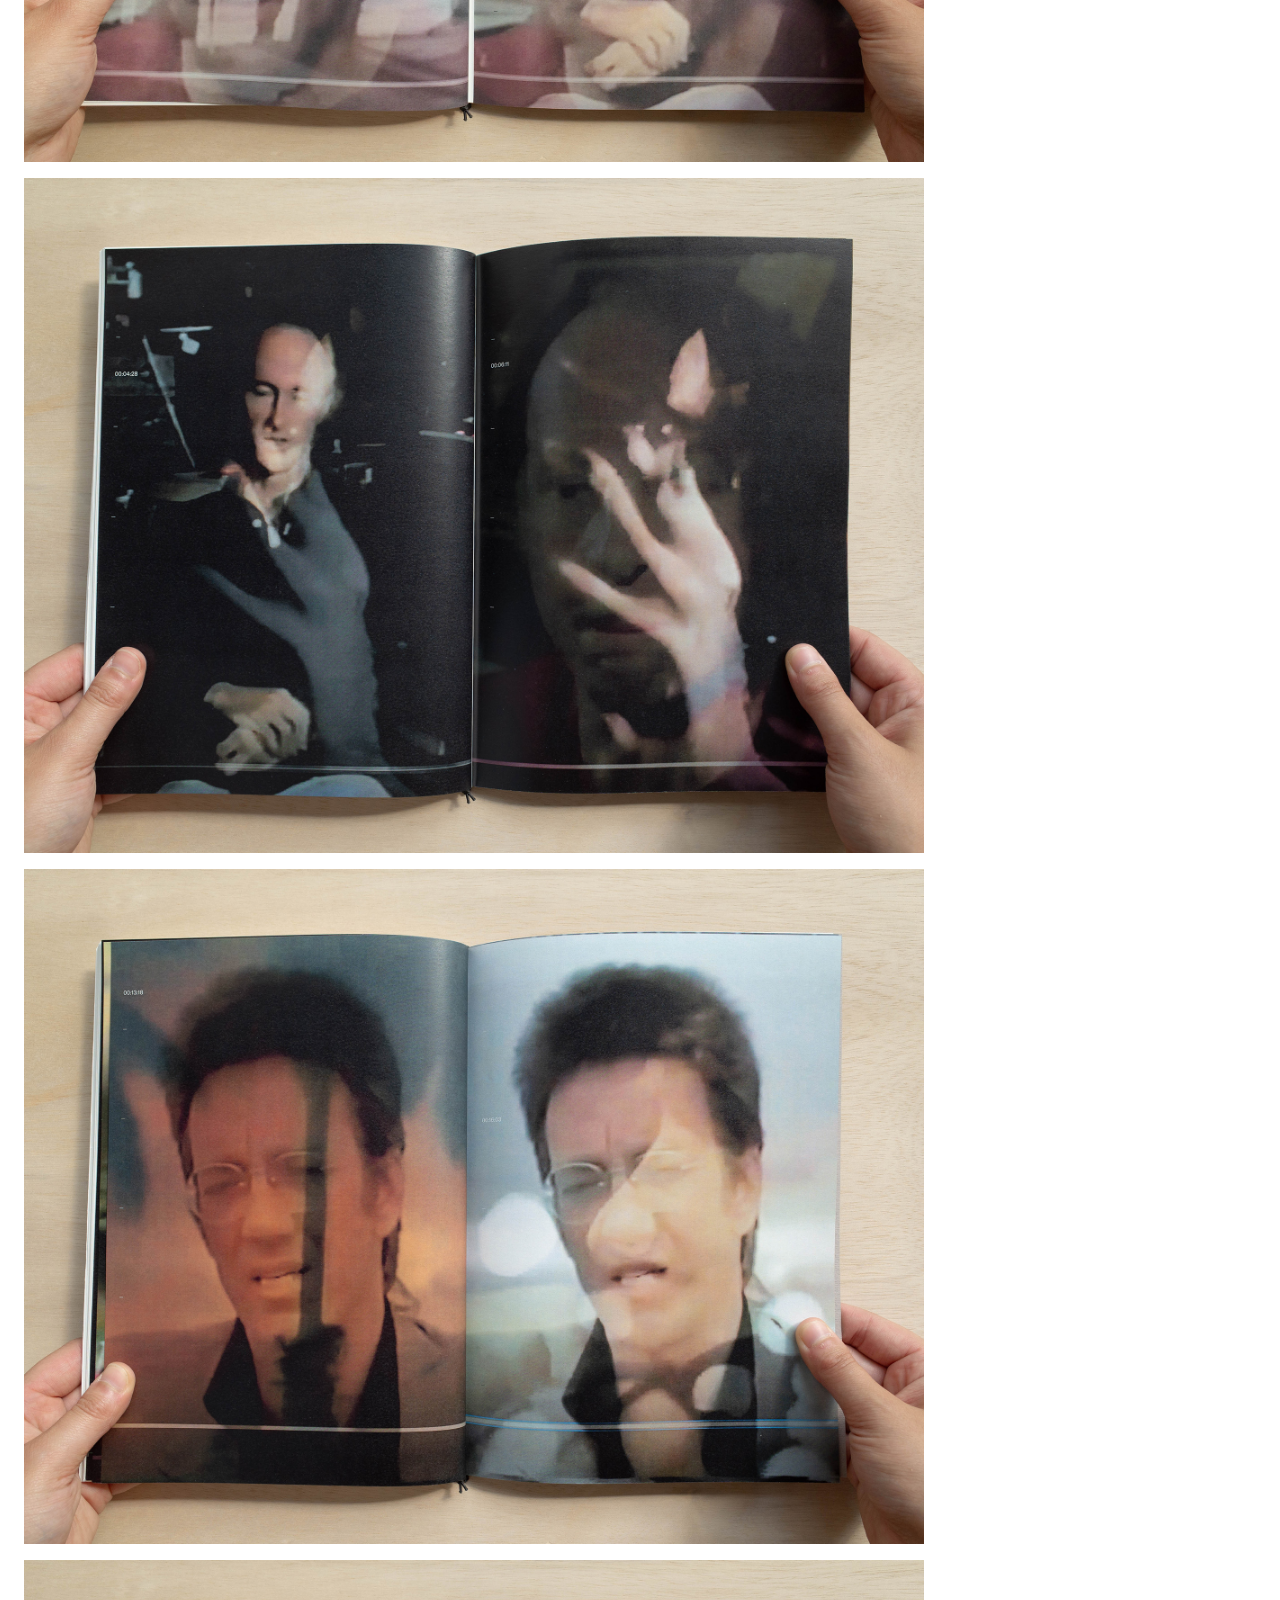
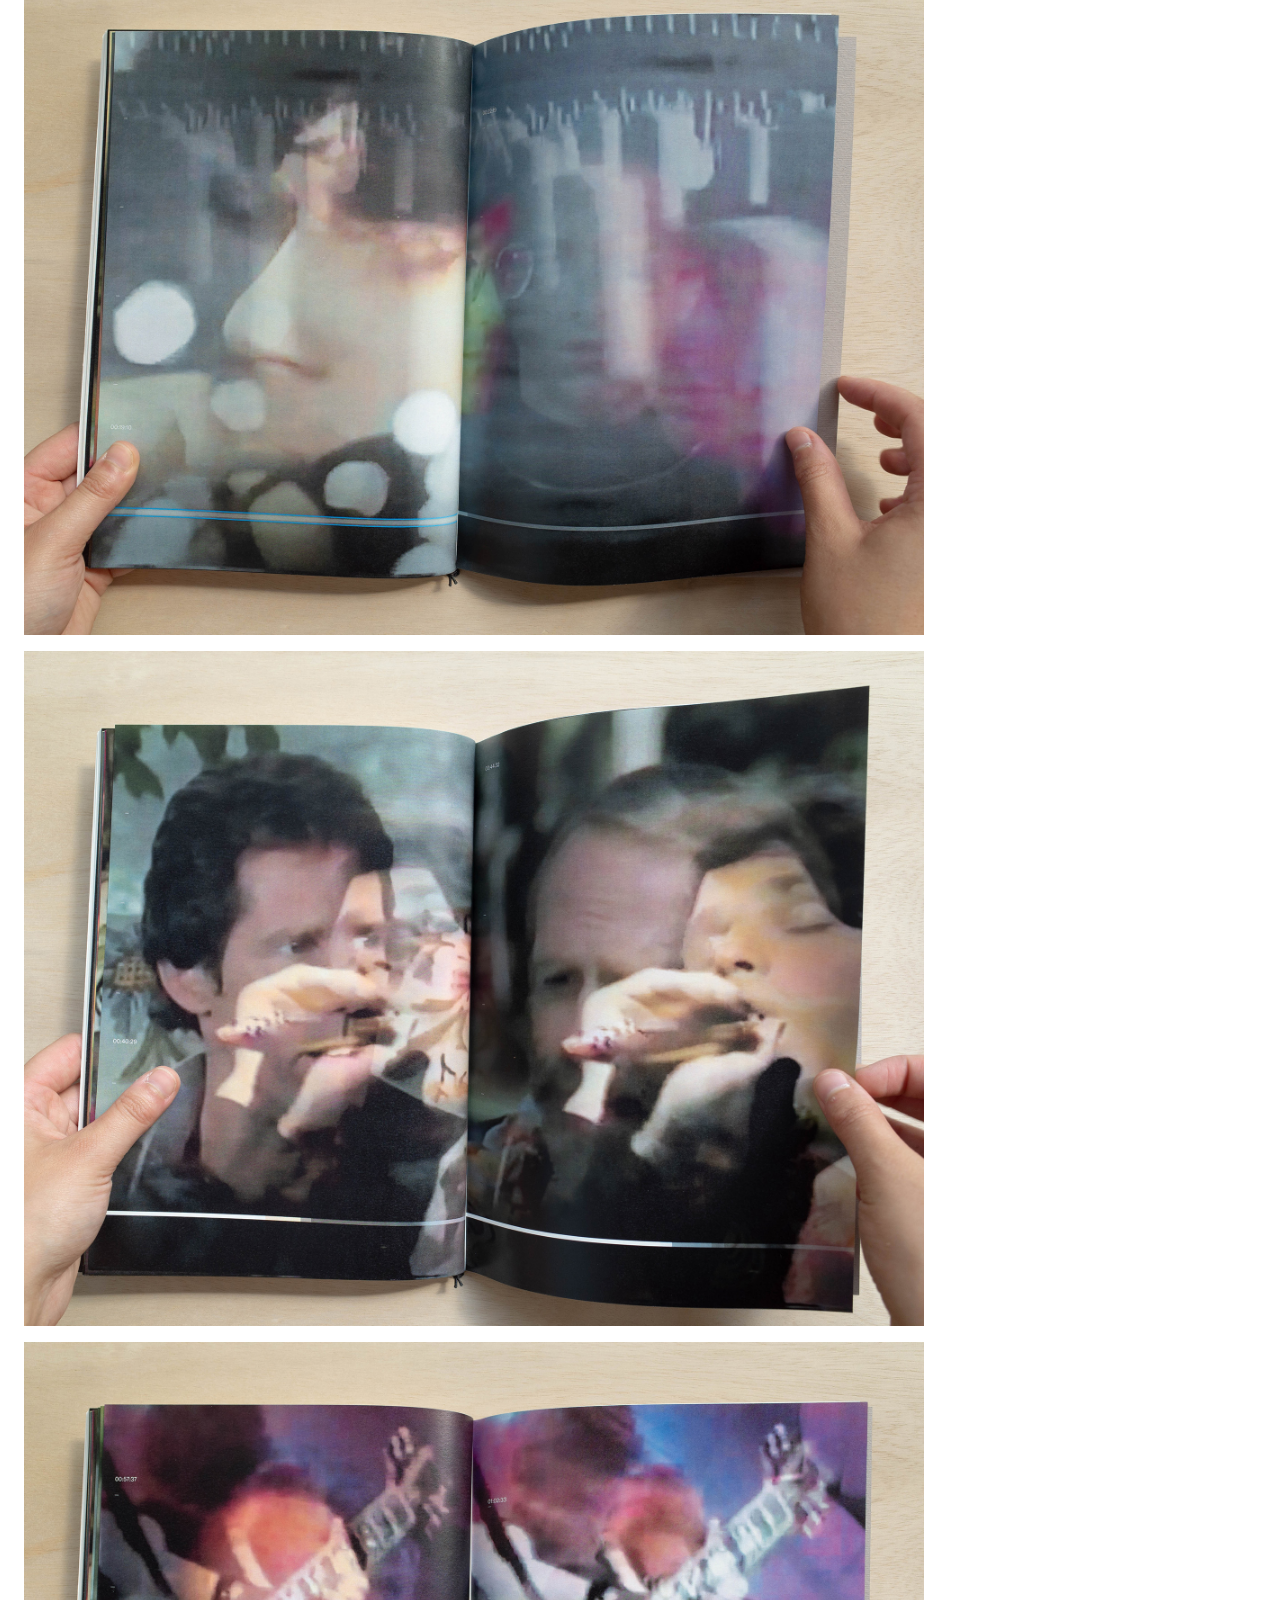
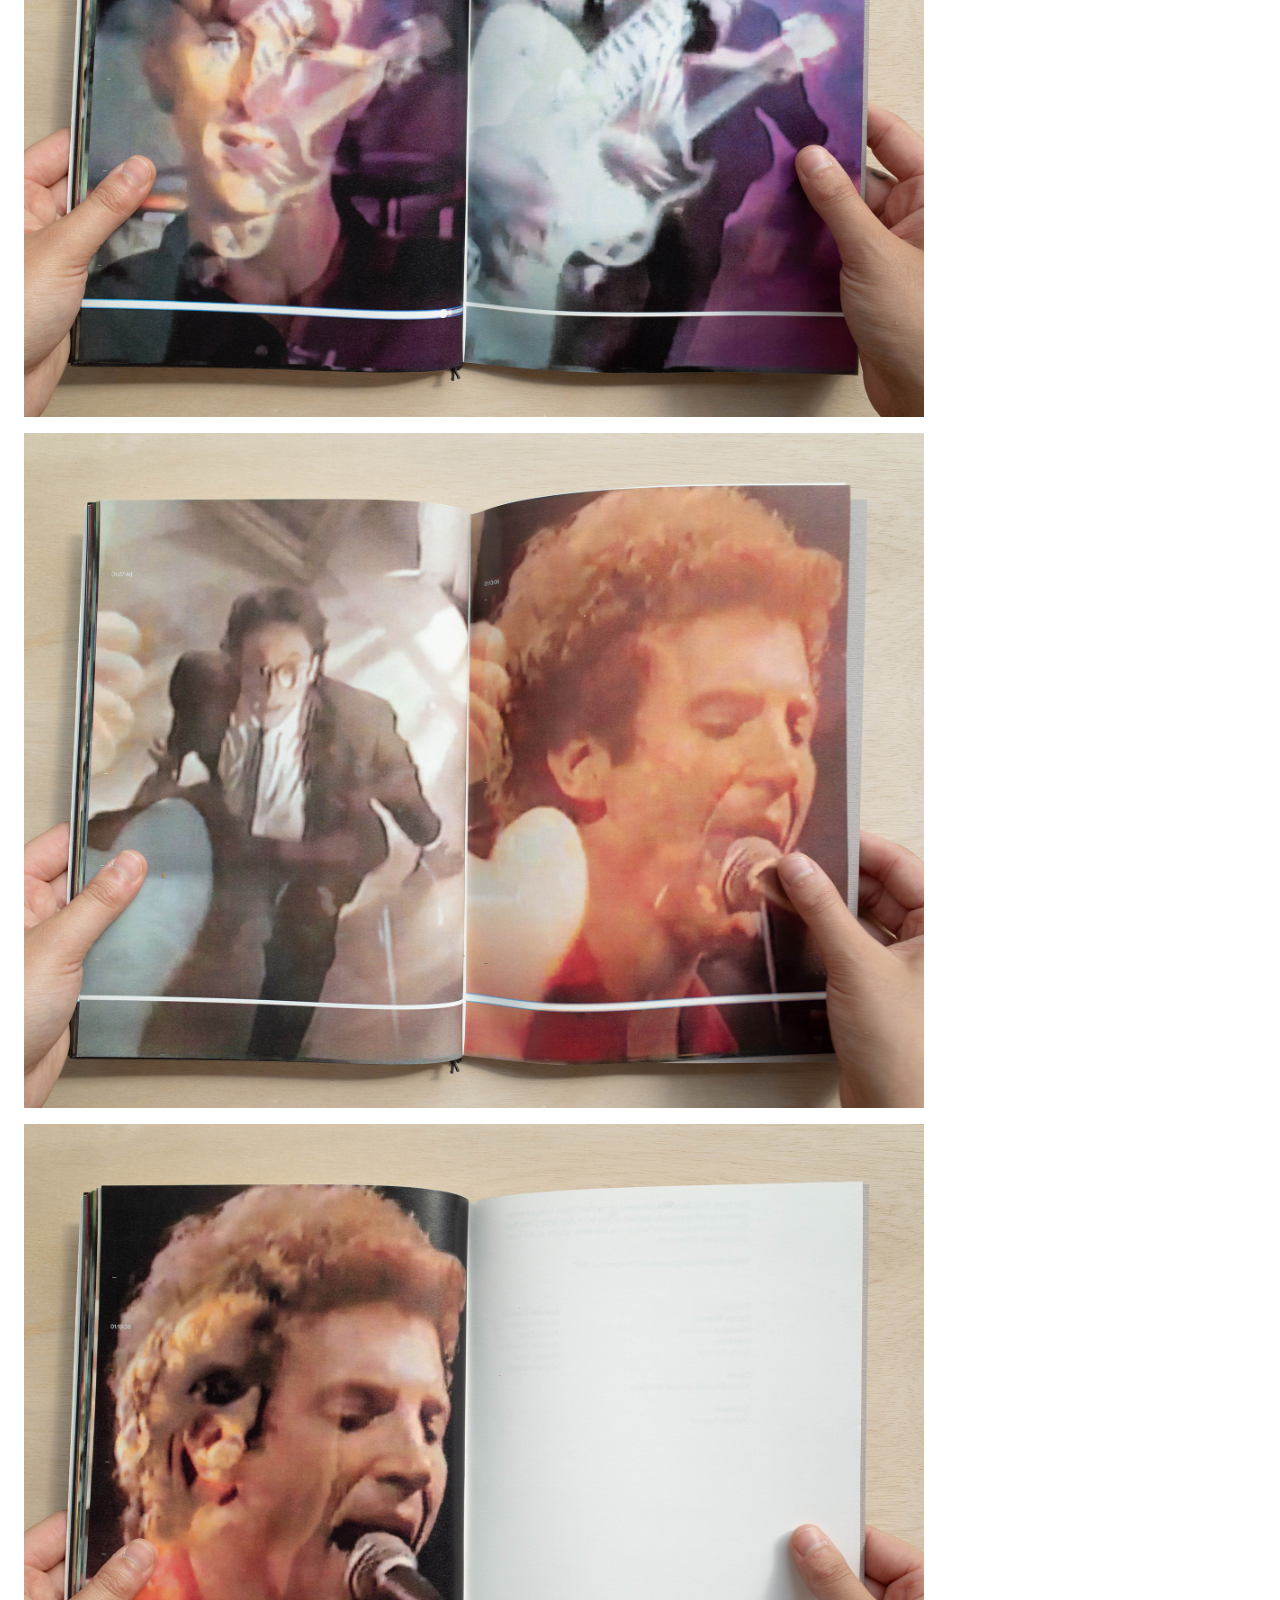
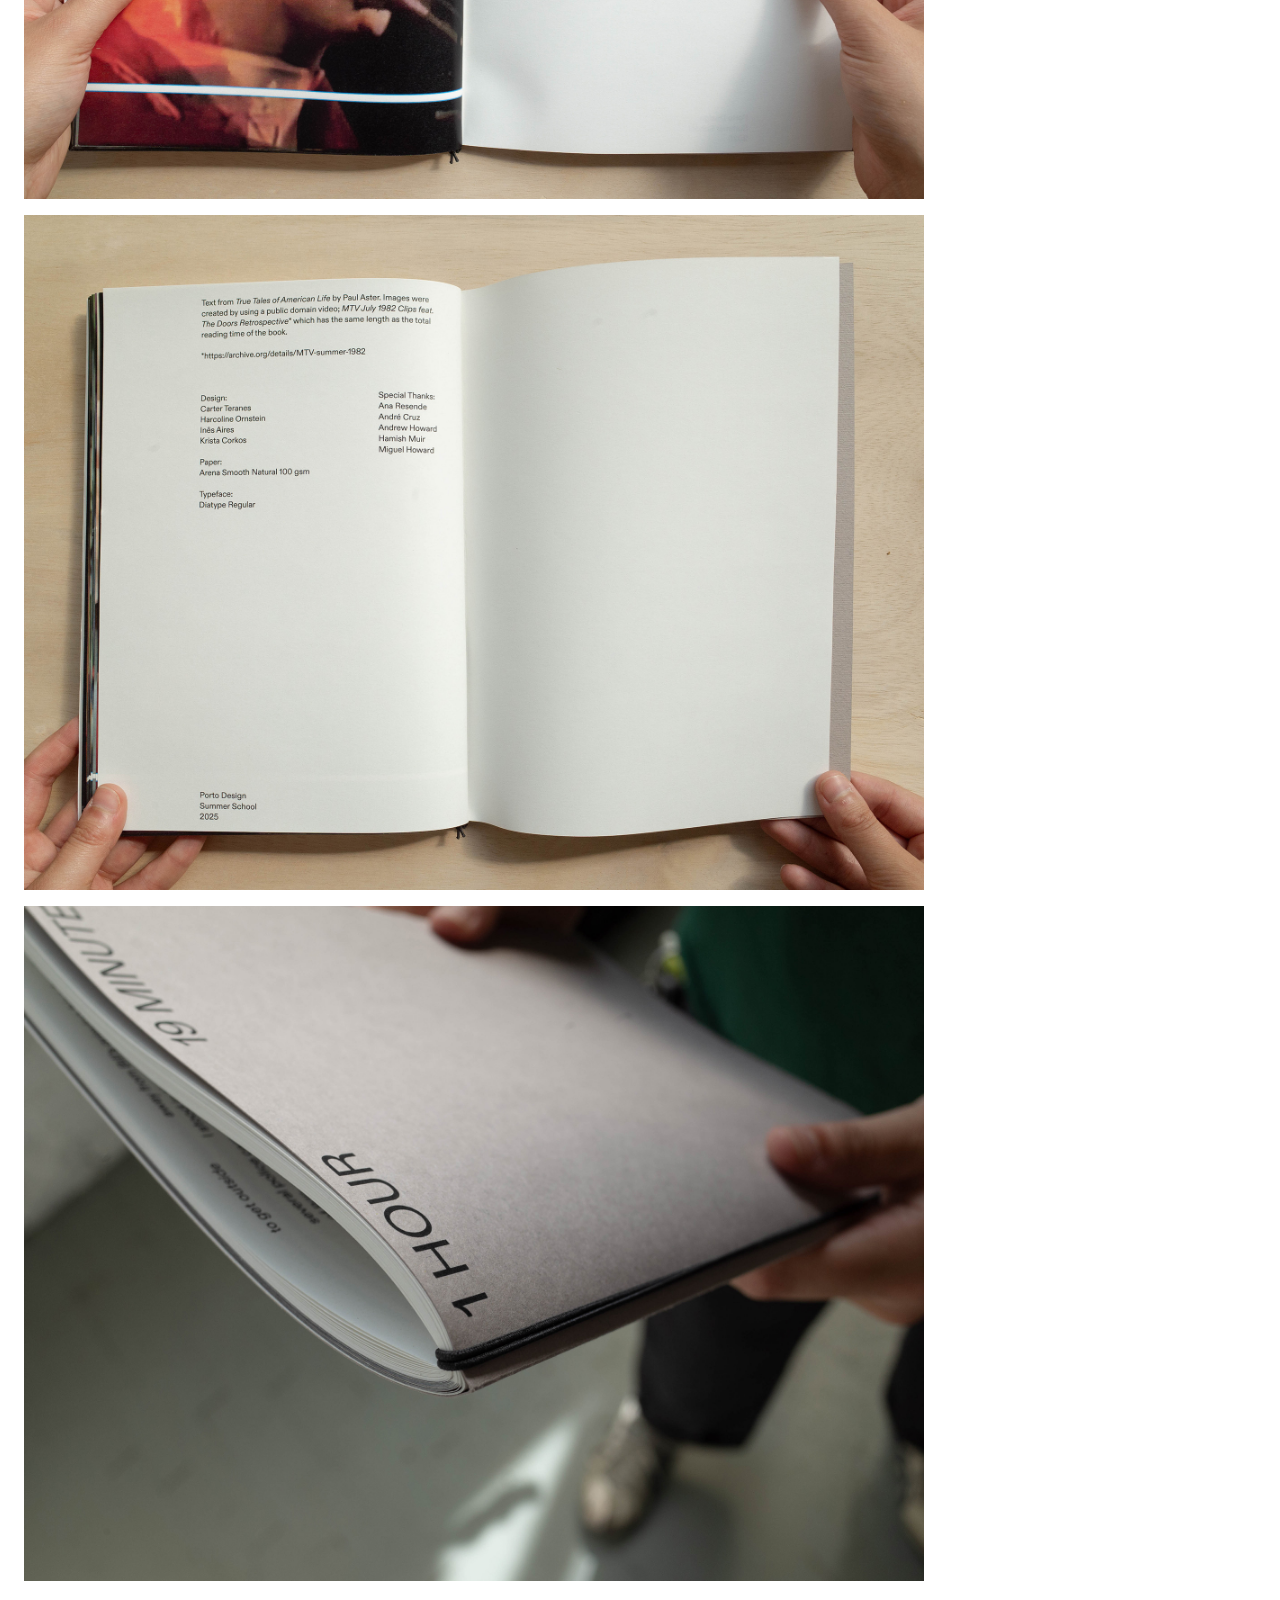
==== commit 4e63b788: "two column update" ====
--- a/1hour.html
+++ b/1hour.html
@@ -15,6 +15,8 @@
         <div class="item"><p><a href="about.html" class="button">About</a></p></div>
         <div class="item"><p><a href="contact.html" class="button">Contact</a></p></div>
     </div>
+
+    
 
     <div class="container">
 
@@ -47,6 +49,9 @@
             <h1>1 Hour, 19 Minutes</h1>
             <p>Project completed during Porto Design Summer School using a collection of stories from Paul Aster’s True Tales of American Life arranged by read time. Each page is limited to two hundred words, the average word count an average adult reads in one minute. The resulting publication in theory takes 1 hour and 19 minutes to complete. Accompanying images were created with screenshots from an MTV documentary that correspond to the time it takes to read each of the twenty four stories.</p>
 
+        <div class="columnbox">
+
+        <div class="column">
         <p><strong>Design</strong><br>
         Carter Teranes<br>
         Harcoline Ornstein<br>
@@ -55,12 +60,17 @@
 
         <p><strong>Paper</strong><br>
         Arena Smooth Natural 100gsm</p>
+        </div>
 
+        <div class="column">
         <p><strong>Typeface</strong><br>
         Diatype</p>
 
         <p><strong>Year</strong><br>
         2025</p>
+        </div>
+
+        </div>
 
         </div>
 
--- a/styles.css
+++ b/styles.css
@@ -5,7 +5,7 @@
 
 h1{
 font-size: 1em;
-font-family: 'Times New Roman', Times, serif;
+font-family: Arial, Helvetica, sans-serif;
 color: black;
 font-weight: bold;
 padding: 0px;
@@ -15,10 +15,10 @@
 
 h2{
 font-size: 1em;
-font-family: 'Times New Roman', Times, serif;
+font-family: Arial, Helvetica, sans-serif;
 color: black;
 font-weight: normal;
-font-style: italic;
+font-style: normal;
 padding: 0px;
 margin: 0px;
 padding-bottom: 1em;
@@ -26,10 +26,9 @@
 
 h3{
 font-size: 1em;
-font-family: 'Times New Roman', Times, serif;
+font-family: Arial, Helvetica, sans-serif;
 color: black;
 font-weight: normal;
-font-style: italic;
 padding: 0px;
 margin: 0px;
 padding-bottom: 1em;
@@ -37,12 +36,12 @@
 
 p{
 font-size: 1em;
-font-family: 'Times New Roman', Times, serif;
+font-family: Arial, Helvetica, sans-serif;
 color: black;
 padding: 0px;
 margin: 0px;
 font-style: normal;
-padding-bottom: 1em;
+padding-bottom: 1.2em;
 }
 
 em{
@@ -110,15 +109,15 @@
 
 img{
     max-width: 900px;
-    max-height: 900px;
     padding-bottom: 1em;
     padding-right: 1em;
     vertical-align: top;
 }
 
-  figcaption {
+figcaption {
     font-size: 0.7rem;
-    font-style: italic;
+    font-style: none;
+    font-family: Arial, Helvetica, sans-serif;;
   }
 
 video{
@@ -139,6 +138,7 @@
 blockquote{
     padding-right: 0;
     margin-right: 0;
+    margin-bottom: 1.2em;
 }
 
 figure{
@@ -152,6 +152,15 @@
     max-height: 300px;
 }
 
+.columnbox {
+  display: flex;
+  gap: 10px
+}
+
+.column {
+  flex: 1;
+}
+
 @media screen and (max-width: 700px) {
 .thumbnail{
 width: 100%;
@@ -185,4 +194,20 @@
     z-index: 1000;
 }
 
+}
+
+.box {
+    display: none;
+}
+
+.box.visible {
+    display: block;
+}
+
+button {
+    cursor: pointer;
+}
+
+button.active {
+  color: grey;
 }
